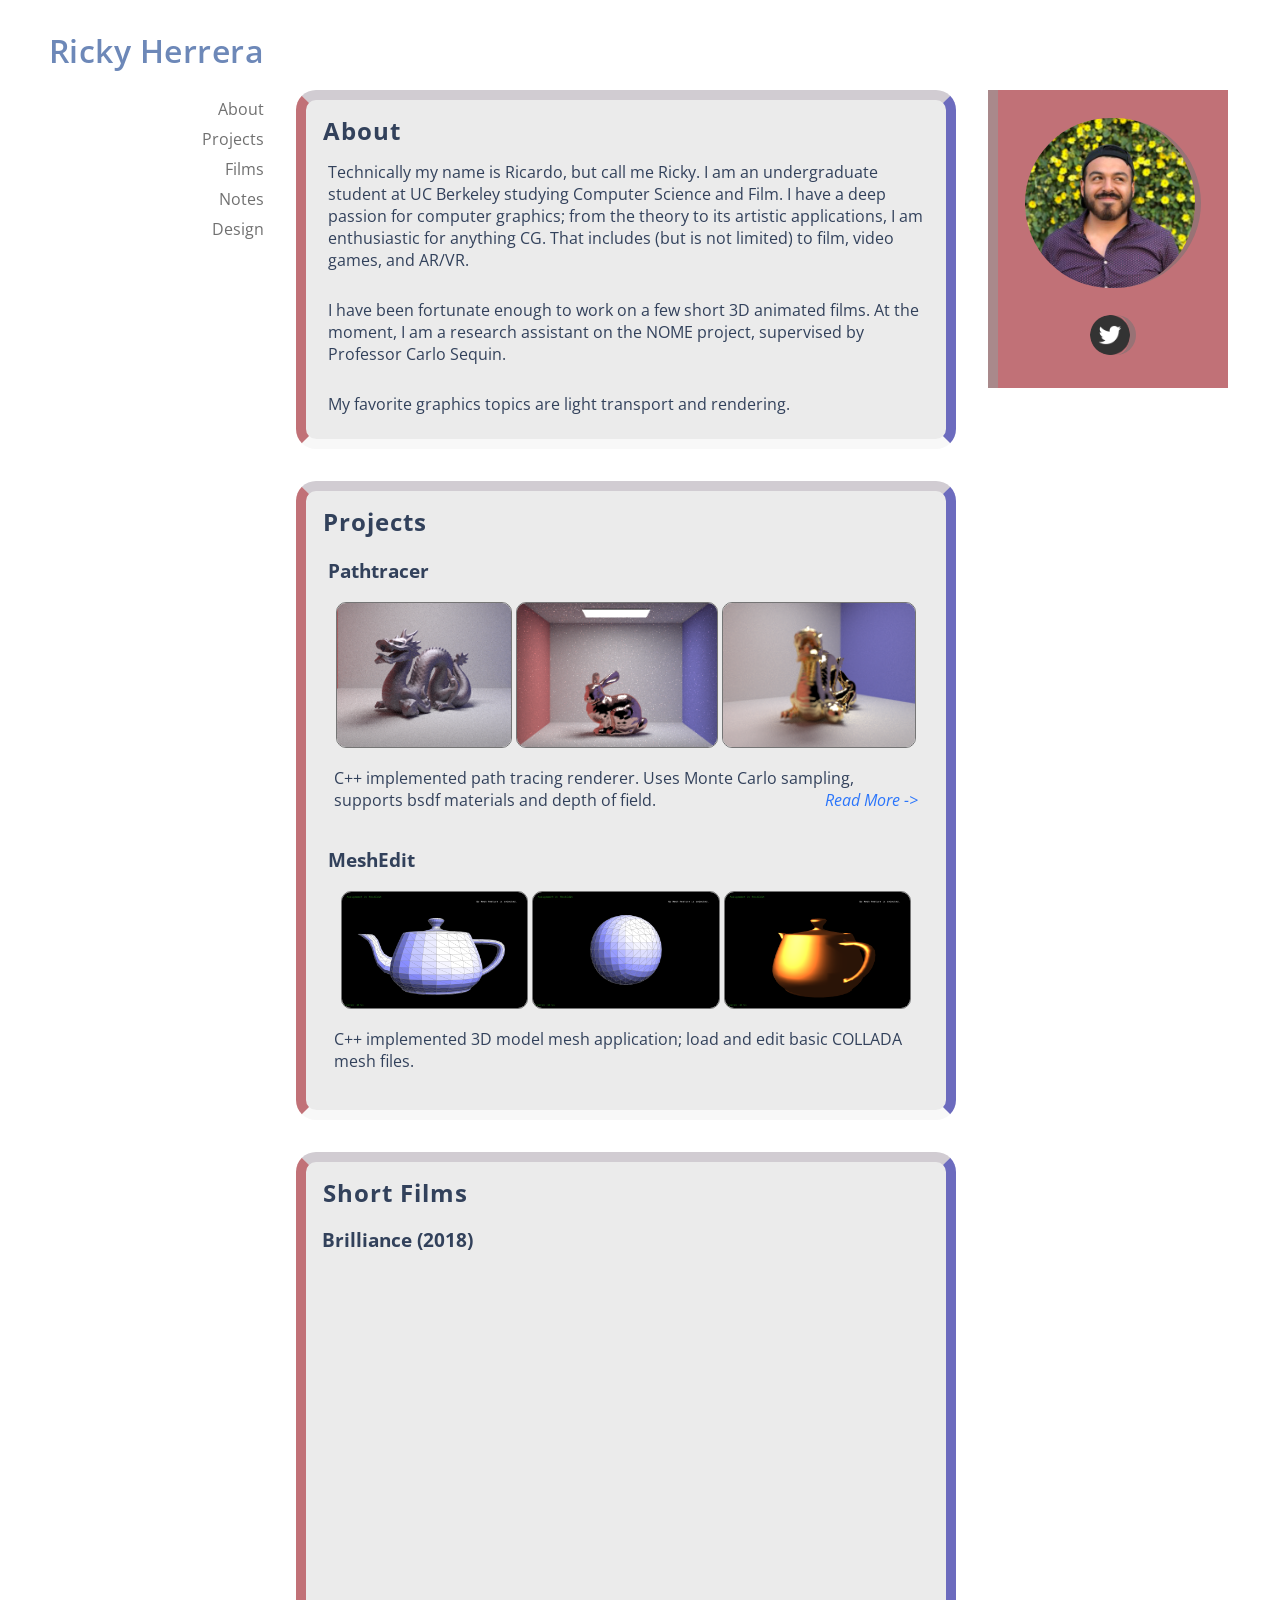
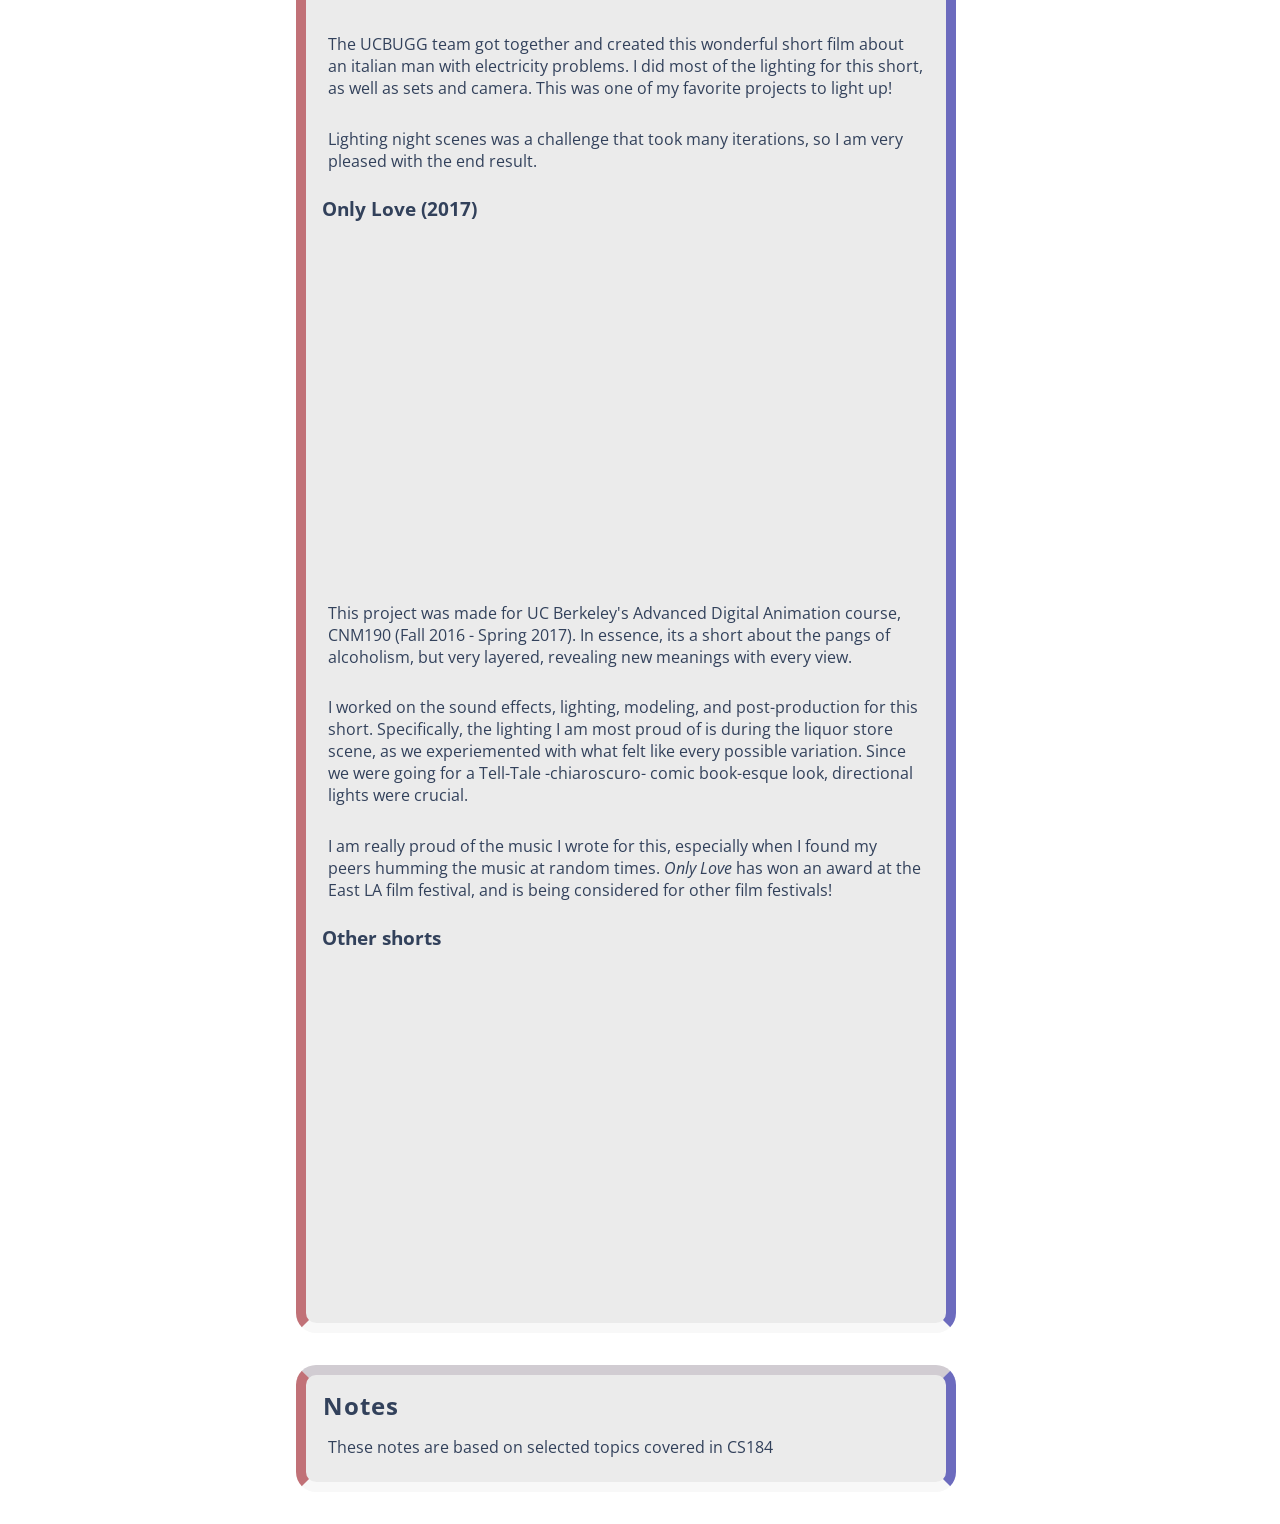
==== index.html @ b932bbd6 "twitter link" ====
﻿<!DOCTYPE html>
<html>

<head>
  <link rel="stylesheet" href="style.css">
</head>
<body>
  <div class="body-left">
    <h1>Ricky Herrera</h1>
    <div class="links">
      <a href="#about">About</a><br>
      <a href="#projects">Projects</a><br>
      <a href="#films">Films</a><br>
      <a href="#notes">Notes</a><br>
      <a href="#design">Design</a><br>
    </div>
  </div>
  <div class="body-mid">
    <section id="about">
      <h2>About</h2>
      <p>
        Technically my name is Ricardo, but call me Ricky. I am an undergraduate student at UC Berkeley studying Computer Science and Film. I have a deep passion for computer graphics; from the theory to its artistic applications, I am enthusiastic for anything CG. That includes (but is not limited) to film, video games, and AR/VR.
      </p>
      <p>
        I have been fortunate enough to work on a few short 3D animated films. At the moment, I am a research assistant on the NOME project, supervised by Professor Carlo Sequin.
      </p>
      <p>
        My favorite graphics topics are light transport and rendering. 
      </p>
    </section>

    <section id="projects">
      <h2>Projects</h2>
      <div class="project">
        <h3> Pathtracer </h3>
        <center>
          <img src="p32website/images/p2/neweta.png">
          <img src="p32website/images/p2/p2_bunny_importance.png">
          <img src="p32website/images/p4/p4_1_20_r.png">
        </center>
        <p>C++ implemented path tracing renderer. Uses Monte Carlo sampling, supports bsdf materials and depth of field. <a href=""><i>Read More -></i></a> </p> 
      </div>
      <div class="project">
        <h3> MeshEdit </h3>
        <center>
          <img src="p2website/images/b0.png" style="height:116px;width:auto;">
          <img src="p2website/images/s0.png" style="height:116px;width:auto;">
          <img src="p2website/images/y0.png" style="height:116px;width:auto;">
        </center>
        <p> C++ implemented 3D model mesh application; load and edit basic COLLADA mesh files. </p>
      </div>
      <!--
      <div class="project">
        <h3> Anomaly </h3>
        <p>Walking-simulator game, made in Unity.</p>
      </div>
      <div class="project">
        <h3> E-Minor </h3>
        <p>OpenGL simulator, supports textures, model loading, gameplay, and lighting. </p>
      </div>
      <div class="project">
        <h3> Rendition </h3>
        <p>Coming soon</p>
      </div>
      -->

    </section>

    <section id="films">
      <h2>Short Films</h2>

      <h3>Brilliance (2018)</h3>
            <iframe width="610" height="343.125" src="https://www.youtube.com/embed/661UVnnjeHs" frameborder="0" allowfullscreen></iframe>
            <p> The UCBUGG team got together and created this wonderful short film about an italian man with electricity problems. I did most of the lighting for this short, as well as sets and camera. This was one of my favorite projects to light up! </p>
            <p> Lighting night scenes was a challenge that took many iterations, so I am very pleased with the end result.</p>

            <h3>Only Love (2017)</h3>
            <iframe width="610" height="343.125" src="https://www.youtube.com/embed/0EiJ86TQ2_g" frameborder="0" allowfullscreen></iframe>
            <p> This project was made for UC Berkeley's Advanced Digital Animation course, CNM190 (Fall 2016 - Spring 2017). In essence, its a short about the pangs of alcoholism, but very layered, revealing new meanings with every view.
            <p> I worked on the sound effects, lighting, modeling, and post-production for this short. Specifically, the lighting I am most proud of is during the liquor store scene, as we experiemented with what felt like every possible variation. Since we were going for a Tell-Tale -chiaroscuro- comic book-esque look, directional lights were crucial.
            <p> I am really proud of the music I wrote for this, especially when I found my peers humming the music at random times. <i> Only Love</i> has won an award at the East
            LA film festival, and is being considered for other film festivals!

            <h3> Other shorts </h3>
            <iframe width="300" height="171" src="https://www.youtube.com/embed/KFBjPTmTnWQ" frameborder="0" allowfullscreen></iframe>
            <iframe width="300" height="171" src="https://www.youtube.com/embed/VXAhPhIJJVg" frameborder="0" allowfullscreen style="float:left;"></iframe>
            <center>
            <iframe width="300" height="171" src="https://www.youtube.com/embed/gXxwrEiDg48" frameborder="0" allowfullscreen></iframe>
          </center>
    </section>

    <section id="notes">
      <h2>Notes</h2>
      <p>These notes are based on selected topics covered in CS184</p>
    </section>
    <!--
    <section id="design">
      <h2>Design</h2>
      <p></p>
    </section>
    -->
  </div>
  <div class="body-right">
    <img src="images/meaf.jpg" width="170" height="auto">
    <br><br>
    <a href="https://www.twitter.com/nutritiousbig">
      <img src="twitter.png" width="40" height="auto">
    </a>
  </div>
</body>
</html>
---- style.css ----
@import url('https://fonts.googleapis.com/css?family=Open+Sans');

body {
	/* background-color: #ffefd9; */
	font-family: 'Avenir Next','Avenir','Open Sans', sans-serif;
}
p {
	padding: 1%;
	font-size: 16px;
	margin-top: 8px;
}
section {
	background-color: #EBEBEB;
	color: #32415B;
	border-radius: 20px;
	padding: 2px 16px 2px;
	margin-bottom: 32px;
	border-left: solid #c17177 10px;
	border-right: solid #6c6bbe 10px;
	border-bottom: solid #f8f8f8 10px;
	border-top: solid #d1ccd2 10px;

}
h1 {
	font-weight: 600;
	letter-spacing: .5px;
	color: #6D88B8;
	text-align: right;
}
h2 {
	padding-left: 1px;
	letter-spacing: 1px;
	margin: 0px;
	margin-top: 12px;
}
.body-left {
	width: 256px;
	position: -webkit-sticky;
	position: sticky;
	top: 0;
	float: left;
	margin-right: 32px;

}
.body-mid {
	width: 660px;
	padding-top: 82px;
	float: left;
	margin-right: 32px;
	overflow: auto;
}
.body-right {
	background-color: #c17177;
	width: 230px;
	margin-top: 82px;
	padding-top: 28px;
	padding-bottom: 28px;
	text-align: center;
	float: left;
	border-left: solid #a9898b 10px;
}
.body-right img {
	border-radius: 100px;
	border-right: solid #987275 6px;
}
.links {
	text-align: right;
	line-height: 30px;
}
a {
	text-decoration: none;
	color: #707070;
}
.project {
	padding-left: 1%;
	padding-right: 1%;
	margin-top: 20px;
	margin-bottom: 30px;
}
.project img {
	border-radius: 10px;
	border: solid #757575 1px;
	height: 144px;
	width: auto;
}
.project a {
	float: right;
	text-align: right;
	color: #2a75fb;
	transition: 0.1s;
}
.project a:hover {
	text-align: right;
	color: #f83a48;
}
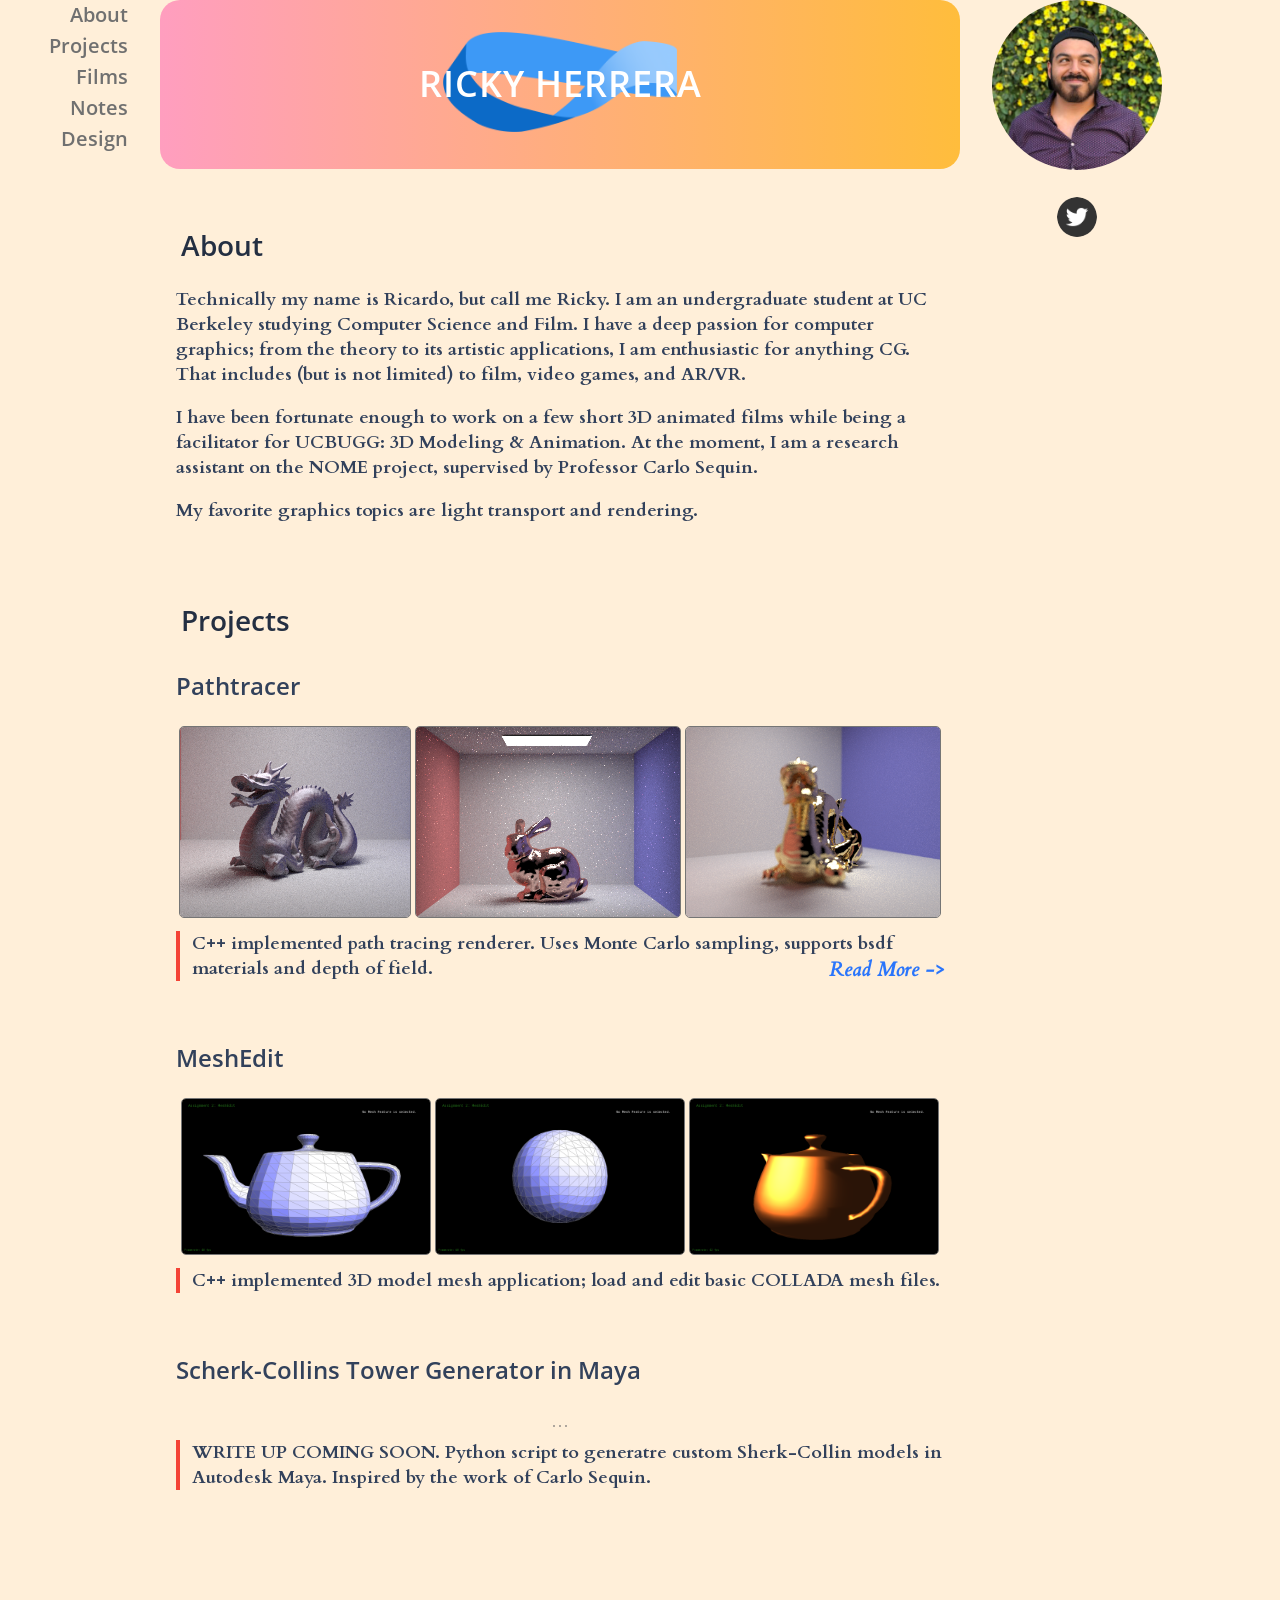
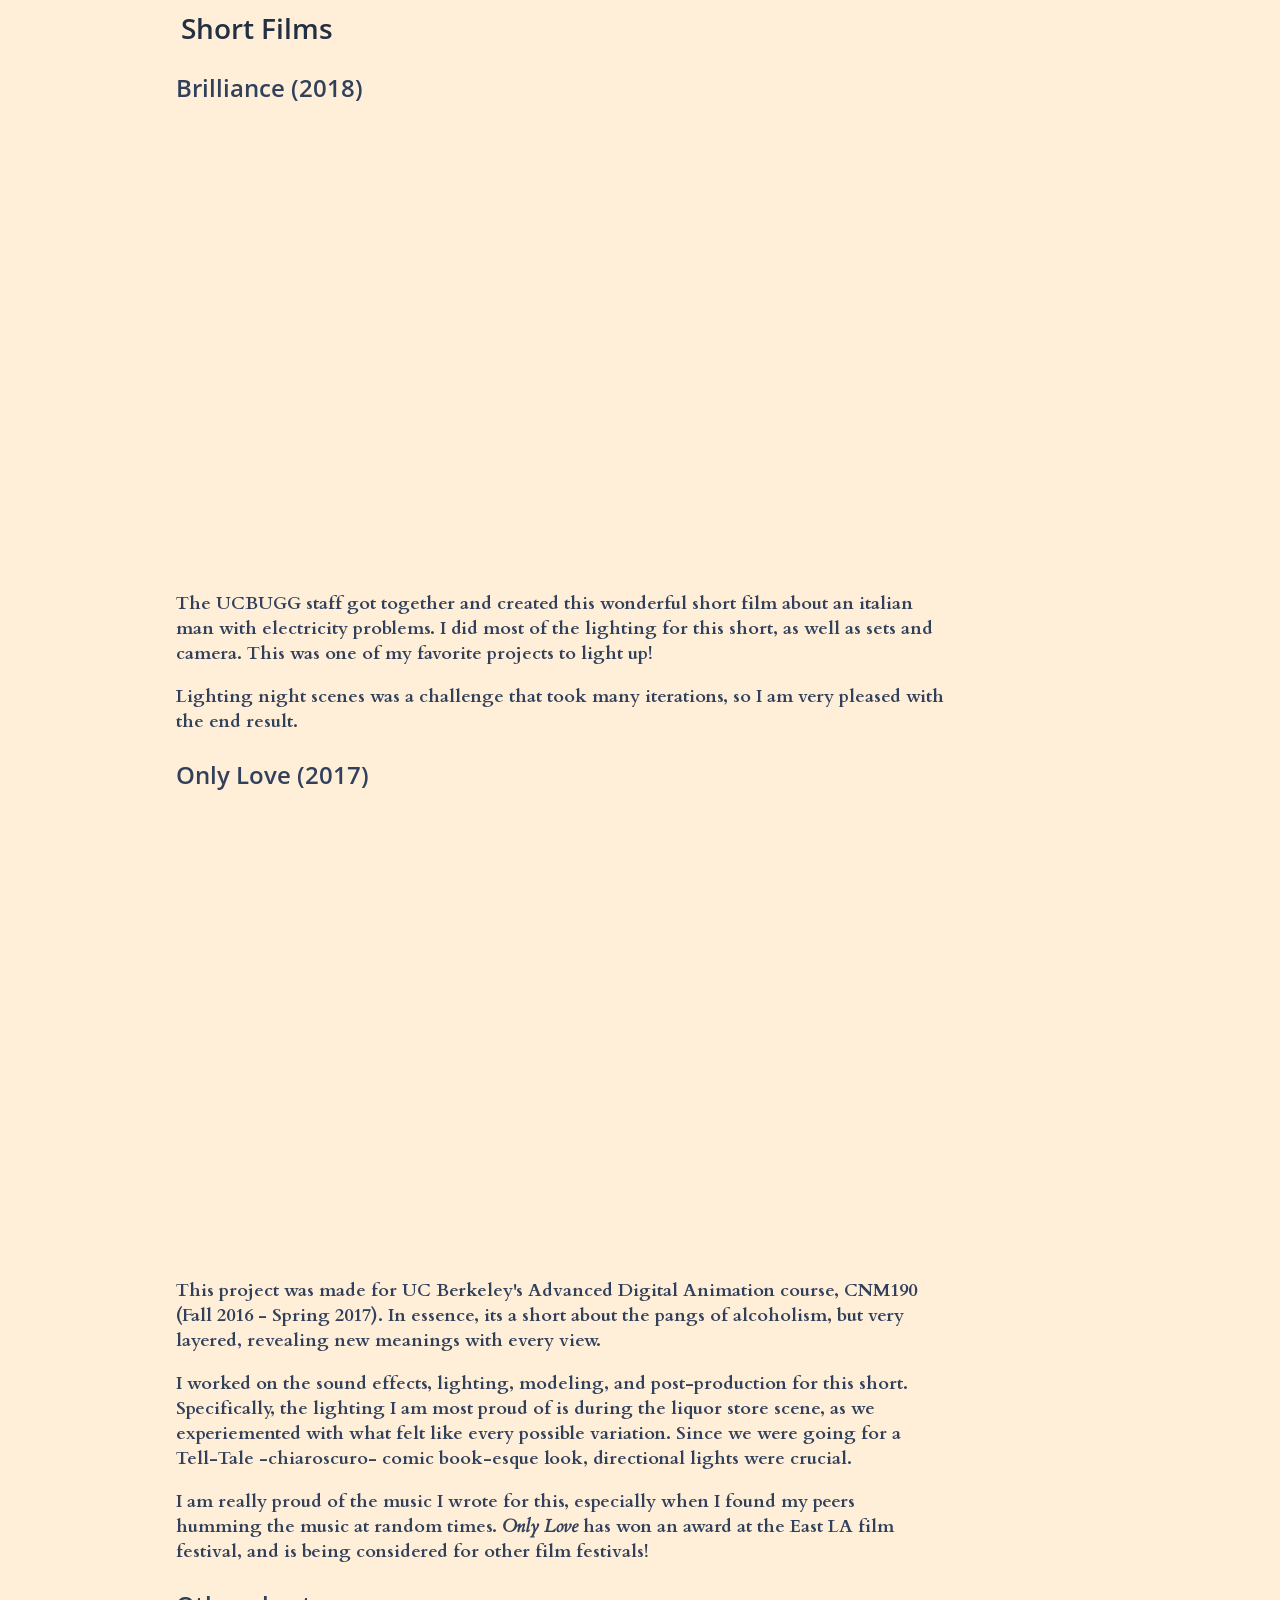
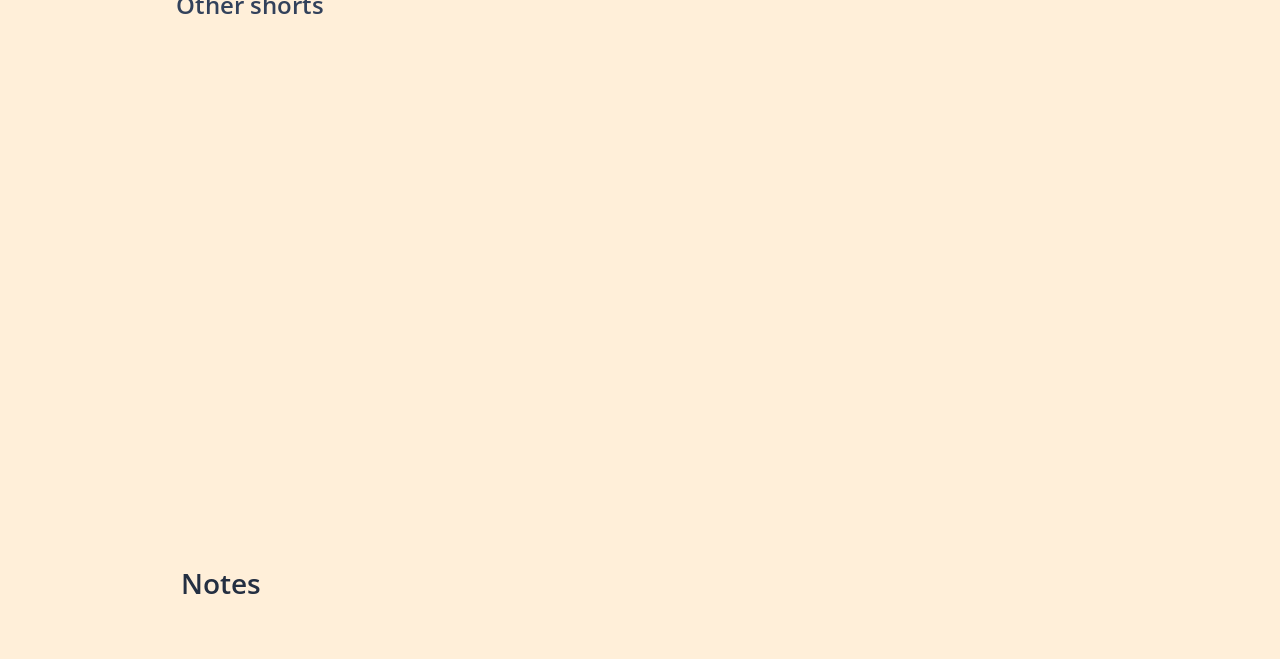
==== commit fbad2caa: "less clutter but more also" ====
--- a/index.html
+++ b/index.html
@@ -6,7 +6,6 @@
 </head>
 <body>
   <div class="body-left">
-    <h1>Ricky Herrera</h1>
     <div class="links">
       <a href="#about">About</a><br>
       <a href="#projects">Projects</a><br>
@@ -16,13 +15,17 @@
     </div>
   </div>
   <div class="body-mid">
+    <div class="header">
+      <h1>RICKY HERRERA</h1>
+      <img src="mob.png" width="auto" height="100">
+    </div>
     <section id="about">
       <h2>About</h2>
       <p>
         Technically my name is Ricardo, but call me Ricky. I am an undergraduate student at UC Berkeley studying Computer Science and Film. I have a deep passion for computer graphics; from the theory to its artistic applications, I am enthusiastic for anything CG. That includes (but is not limited) to film, video games, and AR/VR.
       </p>
       <p>
-        I have been fortunate enough to work on a few short 3D animated films. At the moment, I am a research assistant on the NOME project, supervised by Professor Carlo Sequin.
+        I have been fortunate enough to work on a few short 3D animated films while being a facilitator for UCBUGG: 3D Modeling & Animation. At the moment, I am a research assistant on the NOME project, supervised by Professor Carlo Sequin.
       </p>
       <p>
         My favorite graphics topics are light transport and rendering. 
@@ -38,16 +41,25 @@
           <img src="p32website/images/p2/p2_bunny_importance.png">
           <img src="p32website/images/p4/p4_1_20_r.png">
         </center>
-        <p>C++ implemented path tracing renderer. Uses Monte Carlo sampling, supports bsdf materials and depth of field. <a href=""><i>Read More -></i></a> </p> 
+        <p class="sidenote">C++ implemented path tracing renderer. Uses Monte Carlo sampling, supports bsdf materials and depth of field. <a href=""><i>Read More -></i></a> </p> 
       </div>
       <div class="project">
         <h3> MeshEdit </h3>
         <center>
-          <img src="p2website/images/b0.png" style="height:116px;width:auto;">
-          <img src="p2website/images/s0.png" style="height:116px;width:auto;">
-          <img src="p2website/images/y0.png" style="height:116px;width:auto;">
+          <img src="p2website/images/b0.png" style="height:155px;width:auto;">
+          <img src="p2website/images/s0.png" style="height:155px;width:auto;">
+          <img src="p2website/images/y0.png" style="height:155px;width:auto;">
         </center>
-        <p> C++ implemented 3D model mesh application; load and edit basic COLLADA mesh files. </p>
+        <p class="sidenote"> C++ implemented 3D model mesh application; load and edit basic COLLADA mesh files. </p>
+      </div>
+      <div class="project">
+        <h3> Scherk-Collins Tower Generator in Maya </h3>
+        <center>
+          <img src="" style="height:155px;width:auto;">
+          <img src="" style="height:155px;width:auto;">
+          <img src="" style="height:155px;width:auto;">
+        </center>
+        <p class="sidenote"> WRITE UP COMING SOON. Python script to generatre custom Sherk-Collin models in Autodesk Maya. Inspired by the work of Carlo Sequin. </p>
       </div>
       <!--
       <div class="project">
@@ -70,28 +82,35 @@
       <h2>Short Films</h2>
 
       <h3>Brilliance (2018)</h3>
-            <iframe width="610" height="343.125" src="https://www.youtube.com/embed/661UVnnjeHs" frameborder="0" allowfullscreen></iframe>
-            <p> The UCBUGG team got together and created this wonderful short film about an italian man with electricity problems. I did most of the lighting for this short, as well as sets and camera. This was one of my favorite projects to light up! </p>
+            <iframe width="800" height="450" src="https://www.youtube.com/embed/661UVnnjeHs" frameborder="0" allowfullscreen></iframe>
+            <p> The UCBUGG staff got together and created this wonderful short film about an italian man with electricity problems. I did most of the lighting for this short, as well as sets and camera. This was one of my favorite projects to light up! </p>
             <p> Lighting night scenes was a challenge that took many iterations, so I am very pleased with the end result.</p>
 
             <h3>Only Love (2017)</h3>
-            <iframe width="610" height="343.125" src="https://www.youtube.com/embed/0EiJ86TQ2_g" frameborder="0" allowfullscreen></iframe>
+            <iframe width="800" height="450" src="https://www.youtube.com/embed/0EiJ86TQ2_g" frameborder="0" allowfullscreen></iframe>
             <p> This project was made for UC Berkeley's Advanced Digital Animation course, CNM190 (Fall 2016 - Spring 2017). In essence, its a short about the pangs of alcoholism, but very layered, revealing new meanings with every view.
             <p> I worked on the sound effects, lighting, modeling, and post-production for this short. Specifically, the lighting I am most proud of is during the liquor store scene, as we experiemented with what felt like every possible variation. Since we were going for a Tell-Tale -chiaroscuro- comic book-esque look, directional lights were crucial.
             <p> I am really proud of the music I wrote for this, especially when I found my peers humming the music at random times. <i> Only Love</i> has won an award at the East
             LA film festival, and is being considered for other film festivals!
 
             <h3> Other shorts </h3>
-            <iframe width="300" height="171" src="https://www.youtube.com/embed/KFBjPTmTnWQ" frameborder="0" allowfullscreen></iframe>
-            <iframe width="300" height="171" src="https://www.youtube.com/embed/VXAhPhIJJVg" frameborder="0" allowfullscreen style="float:left;"></iframe>
+            <iframe width="380" height="225" src="https://www.youtube.com/embed/KFBjPTmTnWQ" frameborder="0" allowfullscreen></iframe>
+            <iframe width="380" height="225" src="https://www.youtube.com/embed/VXAhPhIJJVg" frameborder="0" allowfullscreen style="float:left;"></iframe>
             <center>
-            <iframe width="300" height="171" src="https://www.youtube.com/embed/gXxwrEiDg48" frameborder="0" allowfullscreen></iframe>
+            <iframe width="400" height="225" src="https://www.youtube.com/embed/gXxwrEiDg48" frameborder="0" allowfullscreen></iframe>
           </center>
     </section>
 
     <section id="notes">
       <h2>Notes</h2>
-      <p>These notes are based on selected topics covered in CS184</p>
+
+      <div class="entry"> 
+      <!-- 
+        <h2>SE Expressions for RenderMan 21</h3>
+        <img src="icon_pathtracer.png">
+        <p> Prototype quickly with SE Expressions in Renderman for Maya.</p>
+      -->
+      </div>
     </section>
     <!--
     <section id="design">
--- a/style.css
+++ b/style.css
@@ -1,40 +1,81 @@
 @import url('https://fonts.googleapis.com/css?family=Open+Sans');
+@import url('https://fonts.googleapis.com/css?family=Cardo');
 
+html, body {
+	width:100%;
+	height:100%;
+}
 body {
-	/* background-color: #ffefd9; */
+	margin: 0 auto;
+	background-color: #ffefd9;
 	font-family: 'Avenir Next','Avenir','Open Sans', sans-serif;
 }
+.header {
+	border-radius: 20px;
+	color: #000000;
+	width: 100%;
+	background-color: #ffbd3c;
+	background-image: linear-gradient(to right, #ff9ebf , #ffbd3c);
+	transition: 0.2s;
+	margin-bottom: 32px;
+	position: relative;
+    text-align: center;
+    color: white;
+    padding-top: 4%;
+    padding-bottom: 4%;
+}
+
+.header h1 {
+	width: 100%;
+	color: #ffffff;
+	text-align: center;
+	position: absolute;
+    top: 35%;
+    left: 50%;
+    transform: translate(-50%, -50%);
+}
 p {
-	padding: 1%;
-	font-size: 16px;
+	font-family: "Cardo";
+	font-size: 18px;
 	margin-top: 8px;
+	color: #32415B;
+	font-weight: 600;
+}
+p.sidenote {
+	padding-left: 12px;
+	border-left: 4px solid #f44336;
 }
 section {
-	background-color: #EBEBEB;
 	color: #32415B;
-	border-radius: 20px;
+	border-radius: 10px;
 	padding: 2px 16px 2px;
 	margin-bottom: 32px;
-	border-left: solid #c17177 10px;
-	border-right: solid #6c6bbe 10px;
-	border-bottom: solid #f8f8f8 10px;
-	border-top: solid #d1ccd2 10px;
 
 }
 h1 {
+	font-size: 36px;
 	font-weight: 600;
-	letter-spacing: .5px;
+	letter-spacing: 1px;
 	color: #6D88B8;
 	text-align: right;
 }
 h2 {
-	padding-left: 1px;
-	letter-spacing: 1px;
-	margin: 0px;
-	margin-top: 12px;
+	font-size: 28px;
+	color: #242f42;
+	font-weight: 600;
+	padding-left: 5px;
+	border-radius: 5px;
+	transition: 0.4s;
+}
+h2:hover {
+	background-color: #ffbd3c;
+}
+h3 {
+	font-weight: 600;
+	font-size: 24px;
 }
 .body-left {
-	width: 256px;
+	width: 128px;
 	position: -webkit-sticky;
 	position: sticky;
 	top: 0;
@@ -43,25 +84,20 @@
 
 }
 .body-mid {
-	width: 660px;
-	padding-top: 82px;
+	width: 800px;
 	float: left;
 	margin-right: 32px;
 	overflow: auto;
 }
 .body-right {
-	background-color: #c17177;
-	width: 230px;
-	margin-top: 82px;
-	padding-top: 28px;
-	padding-bottom: 28px;
+	width: 170px;
+	padding-bottom: 20px;
 	text-align: center;
 	float: left;
-	border-left: solid #a9898b 10px;
+	border-radius: 20px;
 }
 .body-right img {
 	border-radius: 100px;
-	border-right: solid #987275 6px;
 }
 .links {
 	text-align: right;
@@ -70,26 +106,44 @@
 a {
 	text-decoration: none;
 	color: #707070;
+	font-size: 20px;
+	font-weight: 600;
+	transition: 0.2s;
+}
+a:hover {
+	color: #ffa528;
 }
 .project {
-	padding-left: 1%;
-	padding-right: 1%;
-	margin-top: 20px;
-	margin-bottom: 30px;
+	margin-top: 30px;
+	margin-bottom: 60px;
+	transition: 0.5s;
 }
 .project img {
-	border-radius: 10px;
+	border-radius: 5px;
 	border: solid #757575 1px;
-	height: 144px;
+	height: 190px;
 	width: auto;
 }
 .project a {
 	float: right;
 	text-align: right;
 	color: #2a75fb;
-	transition: 0.1s;
+	transition: 0.28s;
 }
 .project a:hover {
 	text-align: right;
 	color: #f83a48;
 }
+
+.entry h2 {
+	color: #242f42;
+	letter-spacing: 0.0px;
+	margin-bottom: 12px;
+}
+.entry img {
+	height: 128px;
+	width: auto;
+}
+.entry p {
+	font-size: 15px;
+}
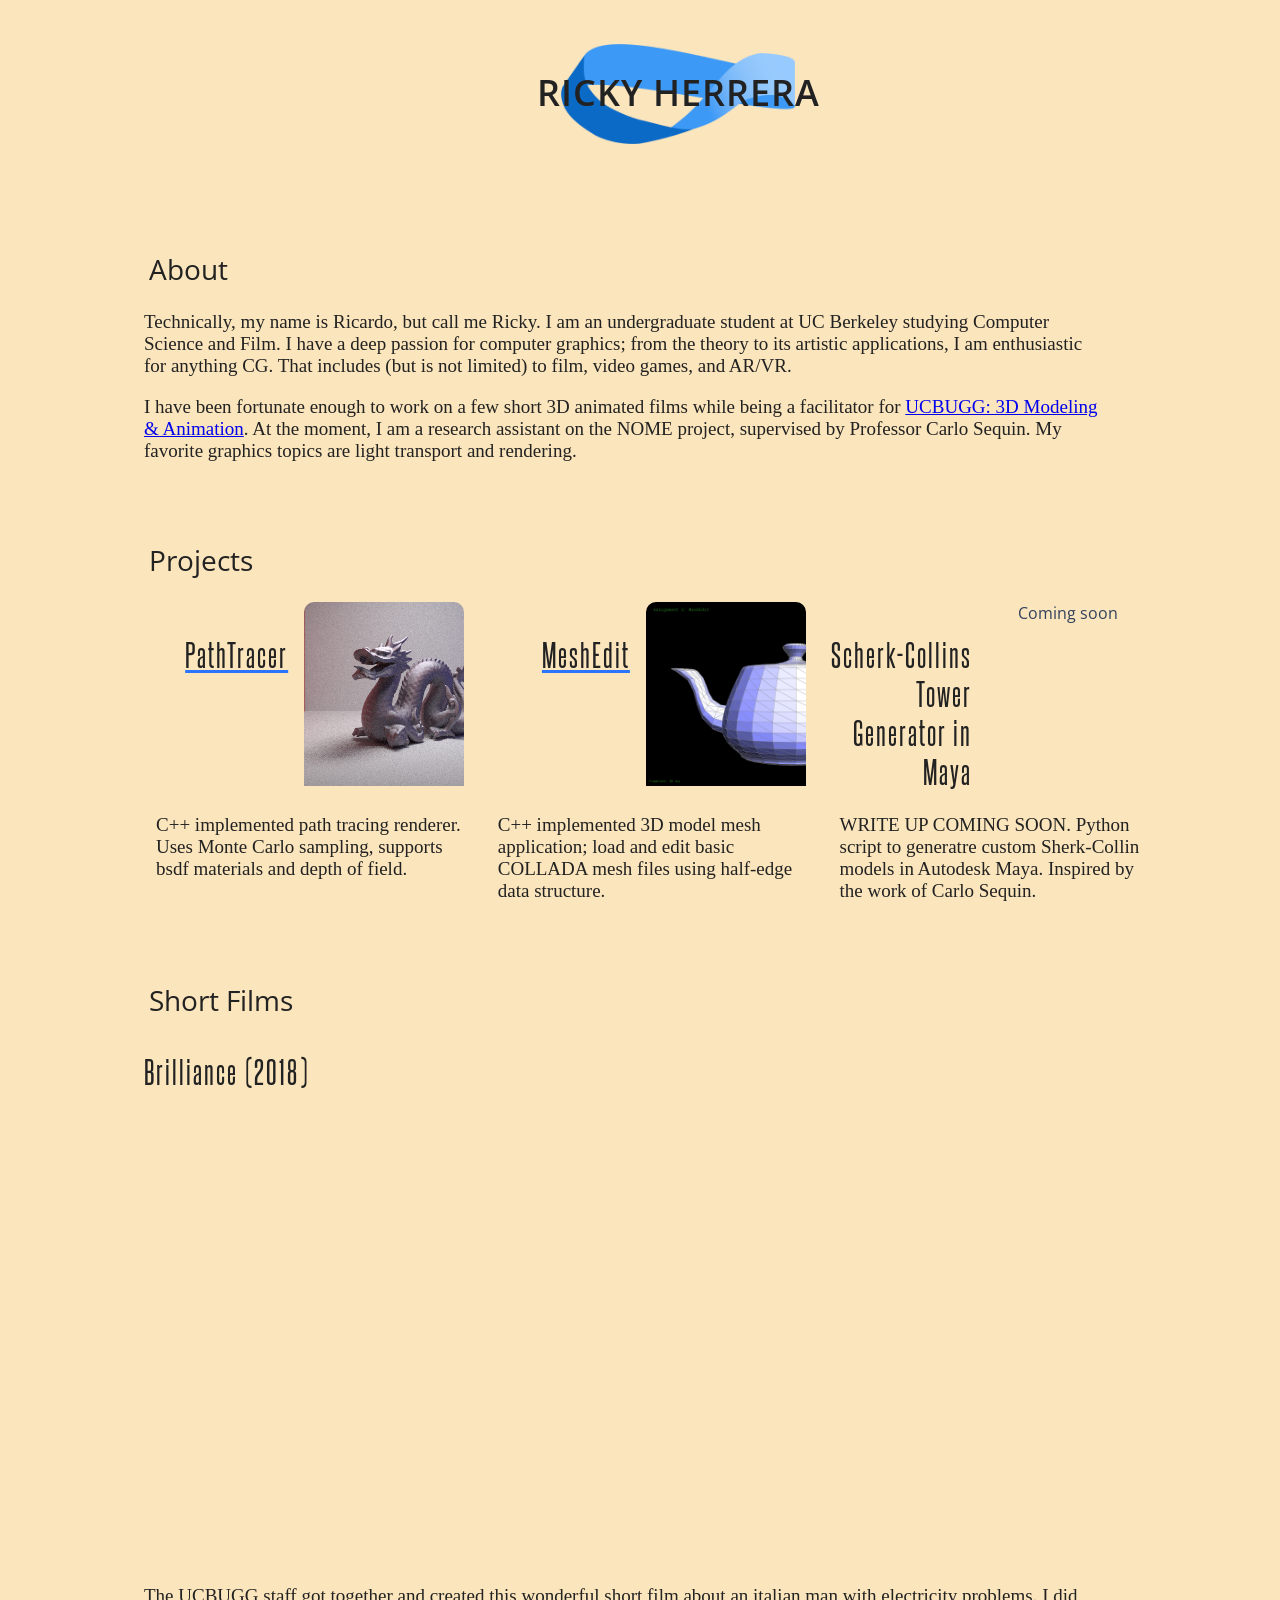
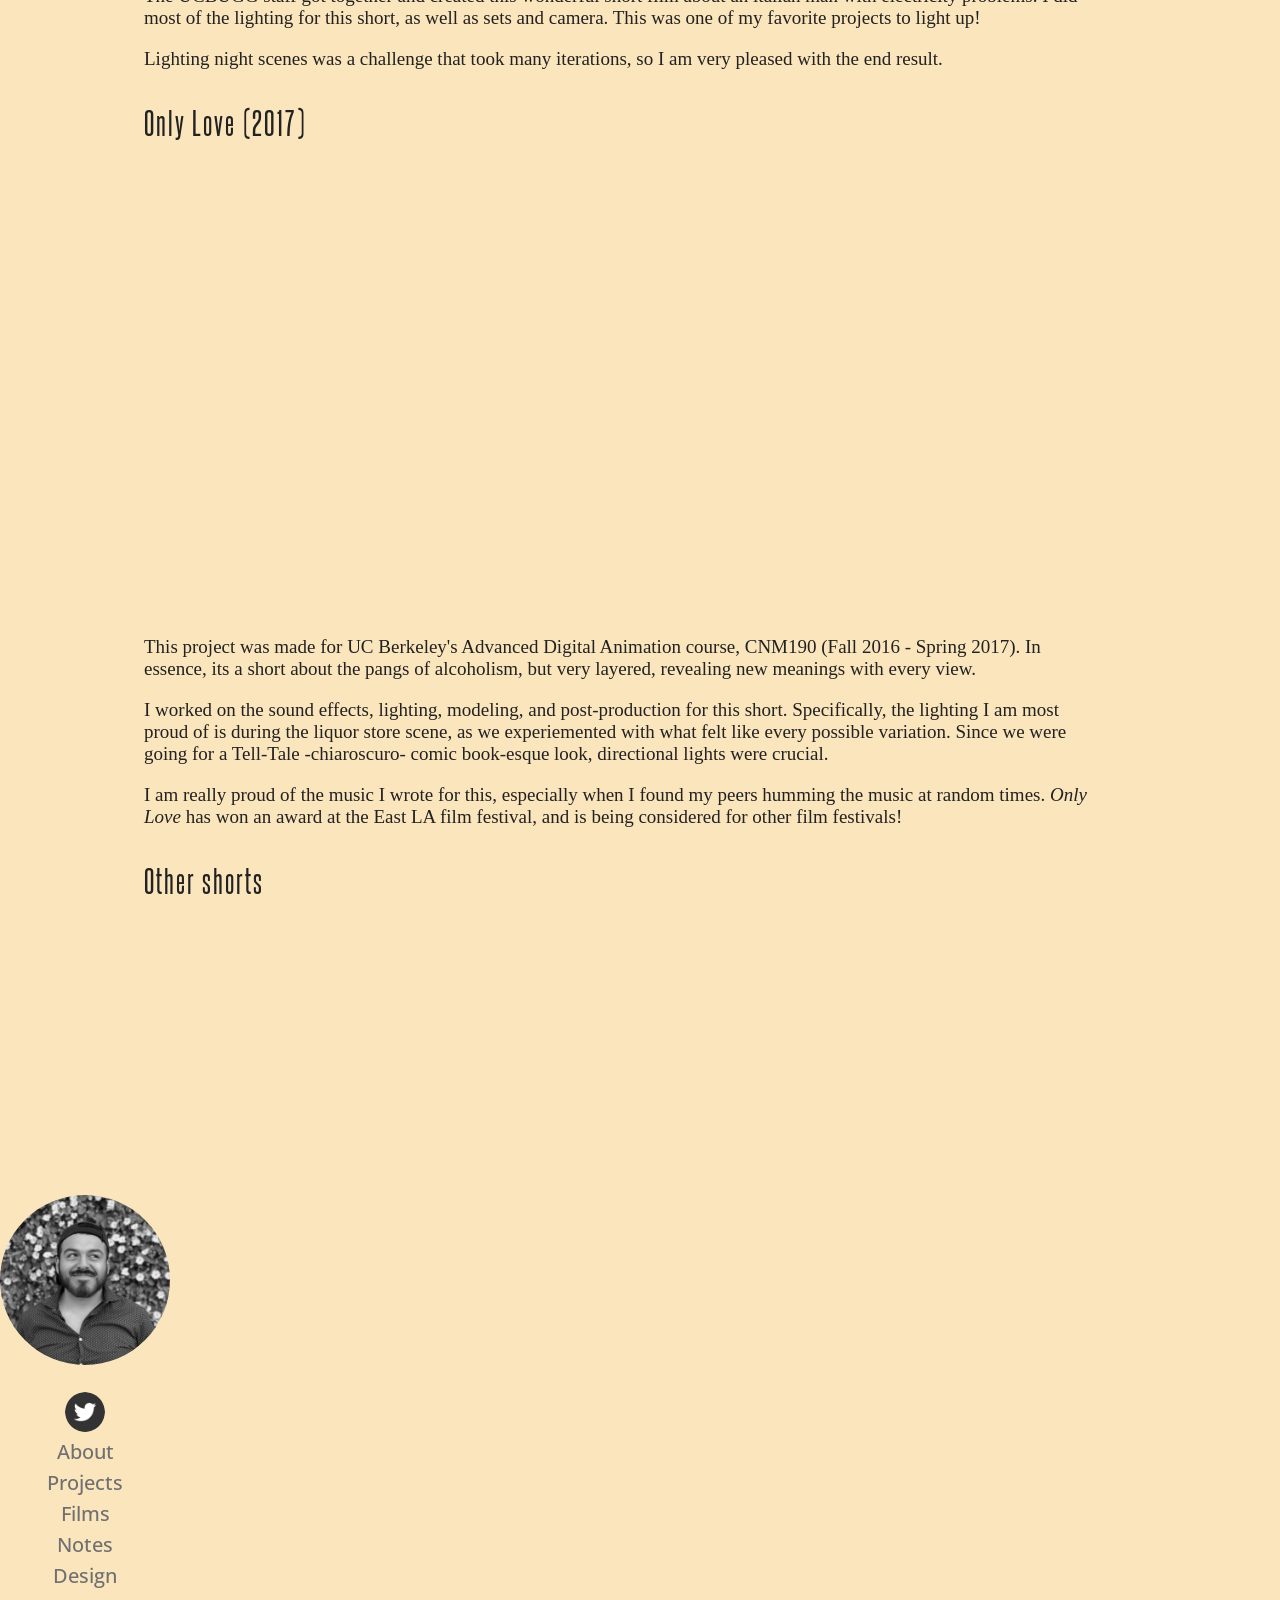
==== commit 5cd11526: "new layout w column projs" ====
--- a/index.html
+++ b/index.html
@@ -3,16 +3,11 @@
 
 <head>
   <link rel="stylesheet" href="style.css">
+  <title>Ricky Herrera</title>
 </head>
 <body>
   <div class="body-left">
-    <div class="links">
-      <a href="#about">About</a><br>
-      <a href="#projects">Projects</a><br>
-      <a href="#films">Films</a><br>
-      <a href="#notes">Notes</a><br>
-      <a href="#design">Design</a><br>
-    </div>
+
   </div>
   <div class="body-mid">
     <div class="header">
@@ -22,43 +17,55 @@
     <section id="about">
       <h2>About</h2>
       <p>
-        Technically my name is Ricardo, but call me Ricky. I am an undergraduate student at UC Berkeley studying Computer Science and Film. I have a deep passion for computer graphics; from the theory to its artistic applications, I am enthusiastic for anything CG. That includes (but is not limited) to film, video games, and AR/VR.
+        Technically, my name is Ricardo, but call me Ricky. I am an undergraduate student at UC Berkeley studying Computer Science and Film. I have a deep passion for computer graphics; from the theory to its artistic applications, I am enthusiastic for anything CG. That includes (but is not limited) to film, video games, and AR/VR.
       </p>
       <p>
-        I have been fortunate enough to work on a few short 3D animated films while being a facilitator for UCBUGG: 3D Modeling & Animation. At the moment, I am a research assistant on the NOME project, supervised by Professor Carlo Sequin.
-      </p>
-      <p>
-        My favorite graphics topics are light transport and rendering. 
+        I have been fortunate enough to work on a few short 3D animated films while being a facilitator for <a href="http://ucbugg.com/static/index.html">UCBUGG: 3D Modeling & Animation</a>. At the moment, I am a research assistant on the NOME project, supervised by Professor Carlo Sequin. My favorite graphics topics are light transport and rendering.
       </p>
     </section>
 
     <section id="projects">
       <h2>Projects</h2>
       <div class="project">
-        <h3> Pathtracer </h3>
+        <!--
         <center>
           <img src="p32website/images/p2/neweta.png">
           <img src="p32website/images/p2/p2_bunny_importance.png">
           <img src="p32website/images/p4/p4_1_20_r.png">
-        </center>
-        <p class="sidenote">C++ implemented path tracing renderer. Uses Monte Carlo sampling, supports bsdf materials and depth of field. <a href=""><i>Read More -></i></a> </p> 
+        </center>-->
+        <div class="pleft">
+          <a href="p3website/index.html">
+	           <h3> PathTracer </h3>
+          </a>
+    	</div>
+    	<div class="pright">
+    		<img src="p32website/images/p2/neweta.png">
+    	</div>
+    	 <p class="sidenote">C++ implemented path tracing renderer. Uses Monte Carlo sampling, supports bsdf materials and depth of field.</p>
+      </div>
+
+      <div class="project">
+
+        <div class="pleft">
+          <a href="p2website/index.html">
+	           <h3> MeshEdit </h3>
+          </a>
+    	</div>
+    	<div class="pright">
+
+          <img src="p2website/images/b0.png">
+          <!--<img src="p2website/images/s0.png" style="height:155px;width:auto;">
+          <img src="p2website/images/y0.png" style="height:155px;width:auto;">-->
+    	</div>
+    	<p class="sidenote"> C++ implemented 3D model mesh application; load and edit basic COLLADA mesh files using half-edge data structure. </p>
       </div>
       <div class="project">
-        <h3> MeshEdit </h3>
-        <center>
-          <img src="p2website/images/b0.png" style="height:155px;width:auto;">
-          <img src="p2website/images/s0.png" style="height:155px;width:auto;">
-          <img src="p2website/images/y0.png" style="height:155px;width:auto;">
-        </center>
-        <p class="sidenote"> C++ implemented 3D model mesh application; load and edit basic COLLADA mesh files. </p>
-      </div>
-      <div class="project">
-        <h3> Scherk-Collins Tower Generator in Maya </h3>
-        <center>
-          <img src="" style="height:155px;width:auto;">
-          <img src="" style="height:155px;width:auto;">
-          <img src="" style="height:155px;width:auto;">
-        </center>
+      	<div class="pleft">
+        	<h3> Scherk-Collins Tower Generator in Maya </h3>
+    	</div>
+    	<div class="pright">
+    		Coming soon
+    	</div>
         <p class="sidenote"> WRITE UP COMING SOON. Python script to generatre custom Sherk-Collin models in Autodesk Maya. Inspired by the work of Carlo Sequin. </p>
       </div>
       <!--
@@ -96,22 +103,9 @@
             <h3> Other shorts </h3>
             <iframe width="380" height="225" src="https://www.youtube.com/embed/KFBjPTmTnWQ" frameborder="0" allowfullscreen></iframe>
             <iframe width="380" height="225" src="https://www.youtube.com/embed/VXAhPhIJJVg" frameborder="0" allowfullscreen style="float:left;"></iframe>
-            <center>
-            <iframe width="400" height="225" src="https://www.youtube.com/embed/gXxwrEiDg48" frameborder="0" allowfullscreen></iframe>
-          </center>
     </section>
 
-    <section id="notes">
-      <h2>Notes</h2>
 
-      <div class="entry"> 
-      <!-- 
-        <h2>SE Expressions for RenderMan 21</h3>
-        <img src="icon_pathtracer.png">
-        <p> Prototype quickly with SE Expressions in Renderman for Maya.</p>
-      -->
-      </div>
-    </section>
     <!--
     <section id="design">
       <h2>Design</h2>
@@ -122,9 +116,16 @@
   <div class="body-right">
     <img src="images/meaf.jpg" width="170" height="auto">
     <br><br>
-    <a href="https://www.twitter.com/nutritiousbig">
+    <a href="https://www.twitter.com/nutritiousbig" target="_blank">
       <img src="twitter.png" width="40" height="auto">
     </a>
+     <div class="links">
+      <a href="#about">About</a><br>
+      <a href="#projects">Projects</a><br>
+      <a href="#films">Films</a><br>
+      <a href="#notes">Notes</a><br>
+      <a href="#design">Design</a><br>
+    </div>
   </div>
 </body>
-</html>+</html>
--- a/style.css
+++ b/style.css
@@ -1,33 +1,34 @@
 @import url('https://fonts.googleapis.com/css?family=Open+Sans');
 @import url('https://fonts.googleapis.com/css?family=Cardo');
-
+@font-face {
+    font-family: "steelfish";
+    src: url(assets/fonts/steelfish_rg.ttf);
+}
 html, body {
 	width:100%;
 	height:100%;
 }
 body {
+
 	margin: 0 auto;
-	background-color: #ffefd9;
+	background-color: #fbe5bc;
 	font-family: 'Avenir Next','Avenir','Open Sans', sans-serif;
 }
 .header {
-	border-radius: 20px;
-	color: #000000;
+	border-radius: 10px;
 	width: 100%;
-	background-color: #ffbd3c;
-	background-image: linear-gradient(to right, #ff9ebf , #ffbd3c);
+	/*background-image: linear-gradient(to right, #ff9ebf , #F4BA4D);*/
 	transition: 0.2s;
 	margin-bottom: 32px;
 	position: relative;
     text-align: center;
-    color: white;
     padding-top: 4%;
     padding-bottom: 4%;
 }
 
 .header h1 {
+	color: #222222;
 	width: 100%;
-	color: #ffffff;
 	text-align: center;
 	position: absolute;
     top: 35%;
@@ -35,15 +36,17 @@
     transform: translate(-50%, -50%);
 }
 p {
-	font-family: "Cardo";
-	font-size: 18px;
+	font-family: "Avenir";
+	font-size: 19px;
 	margin-top: 8px;
-	color: #32415B;
-	font-weight: 600;
+	color: #222222;
+	font-weight: 400;
+  width: 90%;
 }
 p.sidenote {
+  margin-top: 10px;
 	padding-left: 12px;
-	border-left: 4px solid #f44336;
+  width: 100%;
 }
 section {
 	color: #32415B;
@@ -61,18 +64,23 @@
 }
 h2 {
 	font-size: 28px;
-	color: #242f42;
-	font-weight: 600;
+	color: #222222;
+	font-weight: 400;
 	padding-left: 5px;
 	border-radius: 5px;
 	transition: 0.4s;
 }
 h2:hover {
-	background-color: #ffbd3c;
 }
 h3 {
-	font-weight: 600;
-	font-size: 24px;
+	font-family: "steelfish", sans-serif;
+	color: #222222;
+	font-size: 32px;
+	font-weight: 400;
+	letter-spacing: 2px;
+}
+h4 {
+	font-size: 18px;
 }
 .body-left {
 	width: 128px;
@@ -84,7 +92,8 @@
 
 }
 .body-mid {
-	width: 800px;
+  margin-left: 10%;
+	width: 1100px;
 	float: left;
 	margin-right: 32px;
 	overflow: auto;
@@ -98,32 +107,60 @@
 }
 .body-right img {
 	border-radius: 100px;
+	    filter: grayscale(100%);
+
 }
 .links {
-	text-align: right;
+	text-align: center;
 	line-height: 30px;
 }
-a {
+
+.links a {
 	text-decoration: none;
 	color: #707070;
 	font-size: 20px;
-	font-weight: 600;
+	font-weight: 500;
 	transition: 0.2s;
 }
-a:hover {
-	color: #ffa528;
+.links a:hover {
+	color: #F4BA4D;
 }
 .project {
-	margin-top: 30px;
+	width: 30%;
+	margin-right: 2%;
 	margin-bottom: 60px;
 	transition: 0.5s;
+	float: left;
 }
+.pleft {
+	padding-right: 5%;
+	width: 45%;
+	height: 200px;
+	float: left;
+	margin-bottom: 12px;
+}
+.pleft h3 {
+	text-align: right;
+
+}
+.pright {
+	border-radius: 10px;
+	width: 50%;
+	height: 200px;
+	text-align: center;
+	float: left;
+	overflow: hidden;
+	margin-bottom: 12px;
+
+}
+
 .project img {
-	border-radius: 5px;
-	border: solid #757575 1px;
-	height: 190px;
-	width: auto;
+  object-fit: cover;
+  width:auto;
+  height:184px;
+  overflow: hidden;
 }
+
 .project a {
 	float: right;
 	text-align: right;
@@ -144,6 +181,5 @@
 	height: 128px;
 	width: auto;
 }
-.entry p {
-	font-size: 15px;
-}+.entry d { /*for description, possibly*/
+}
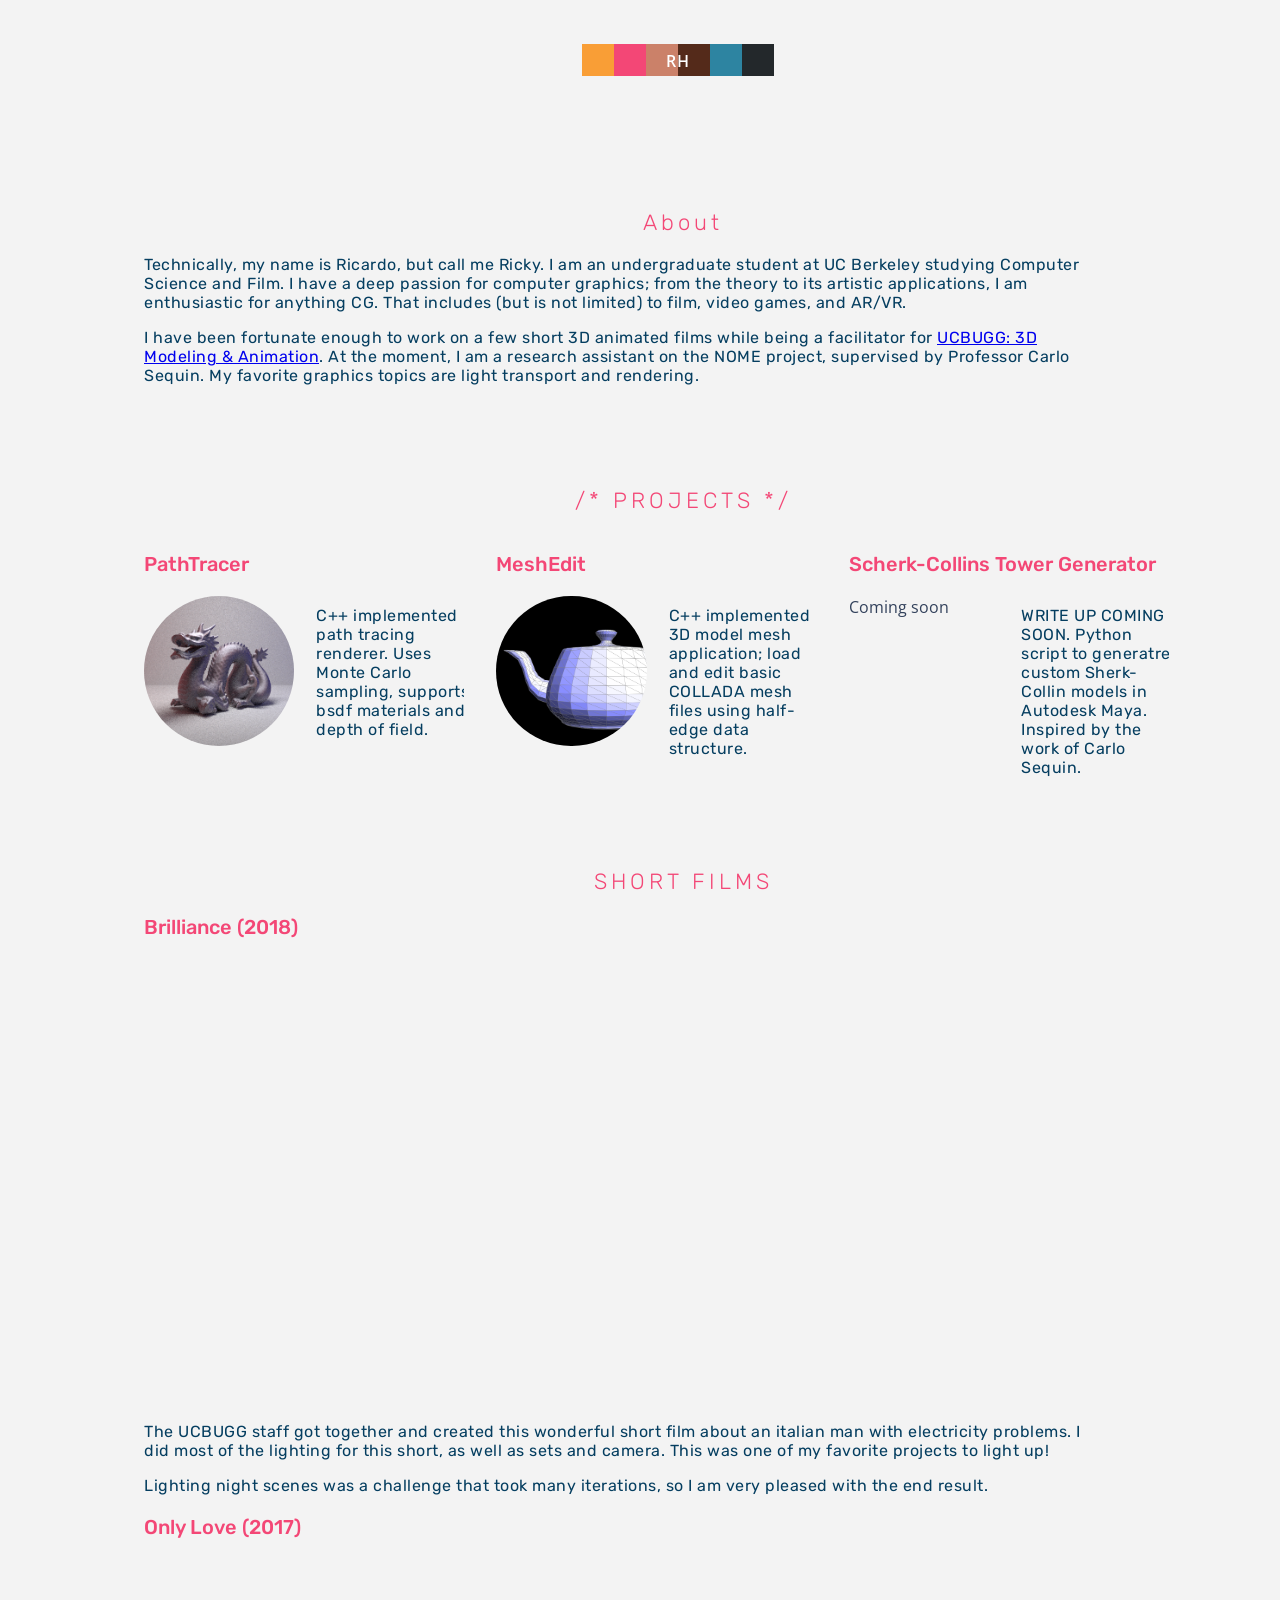
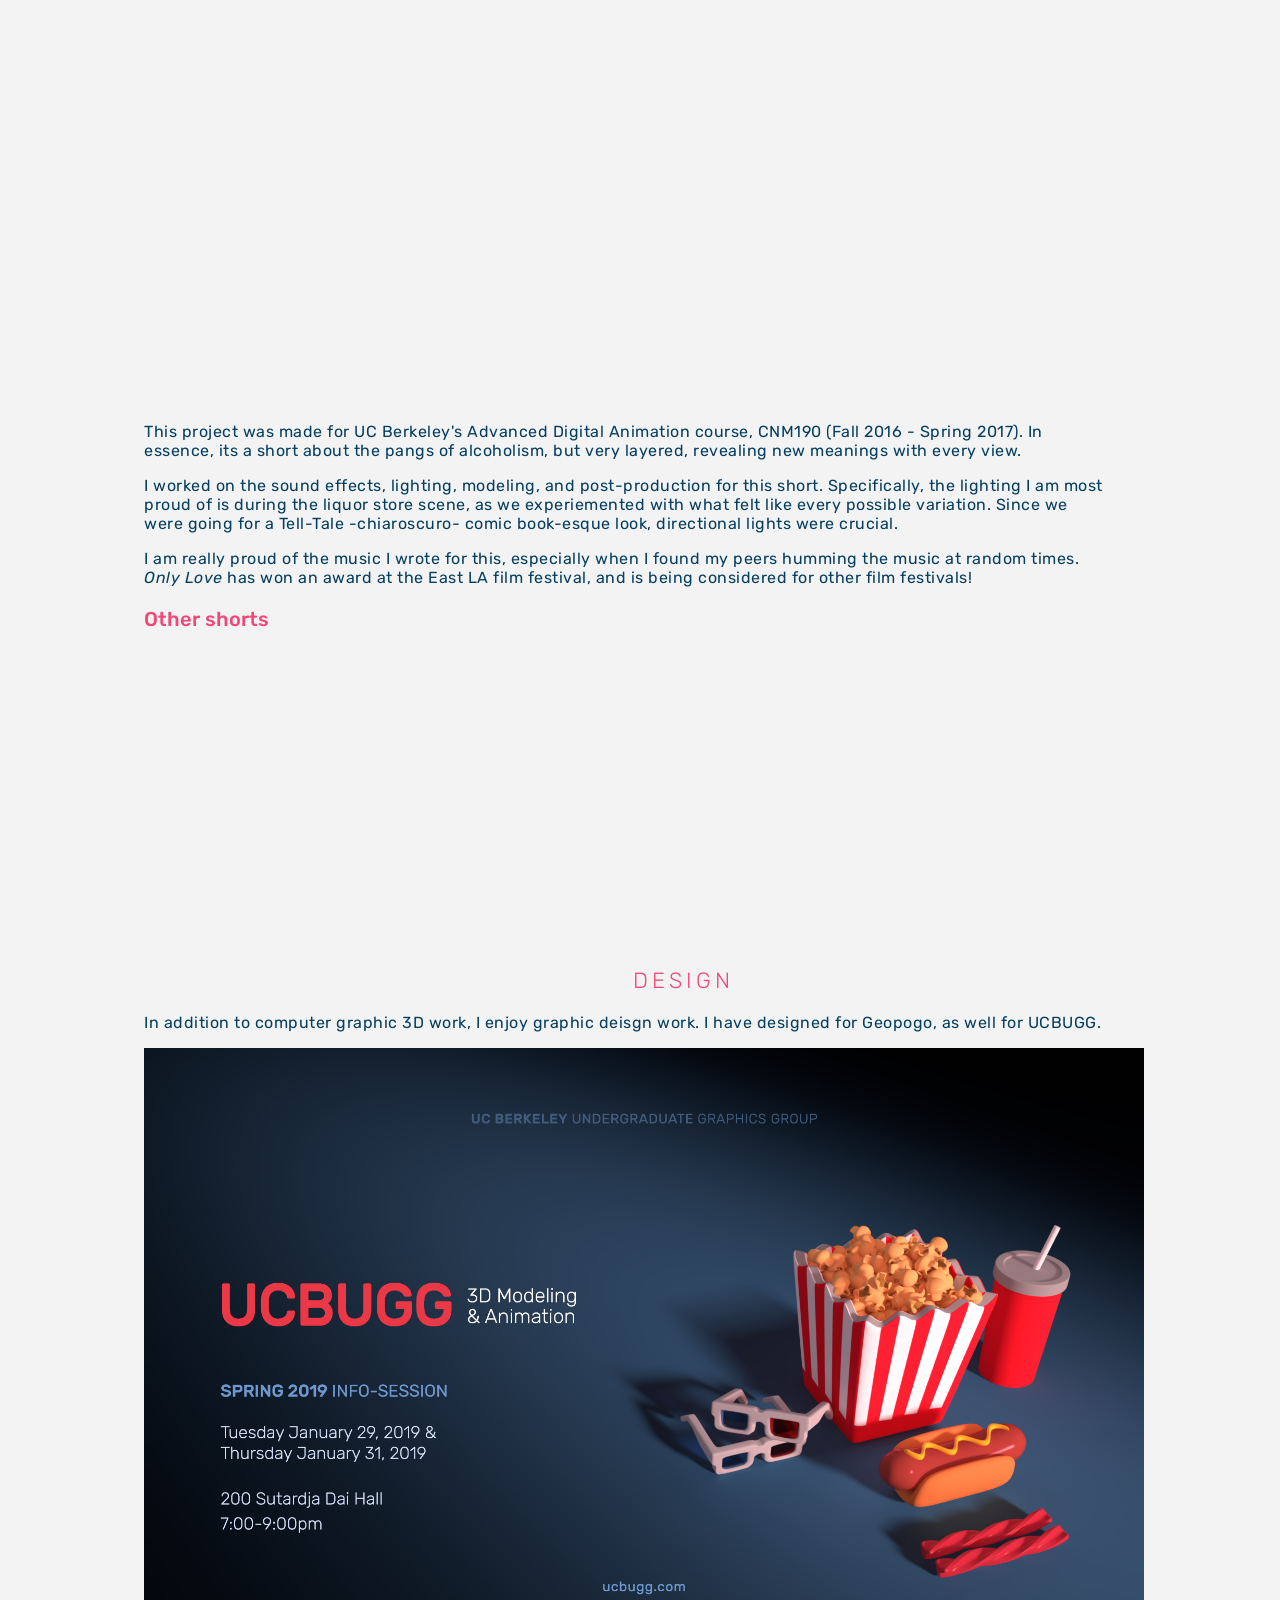
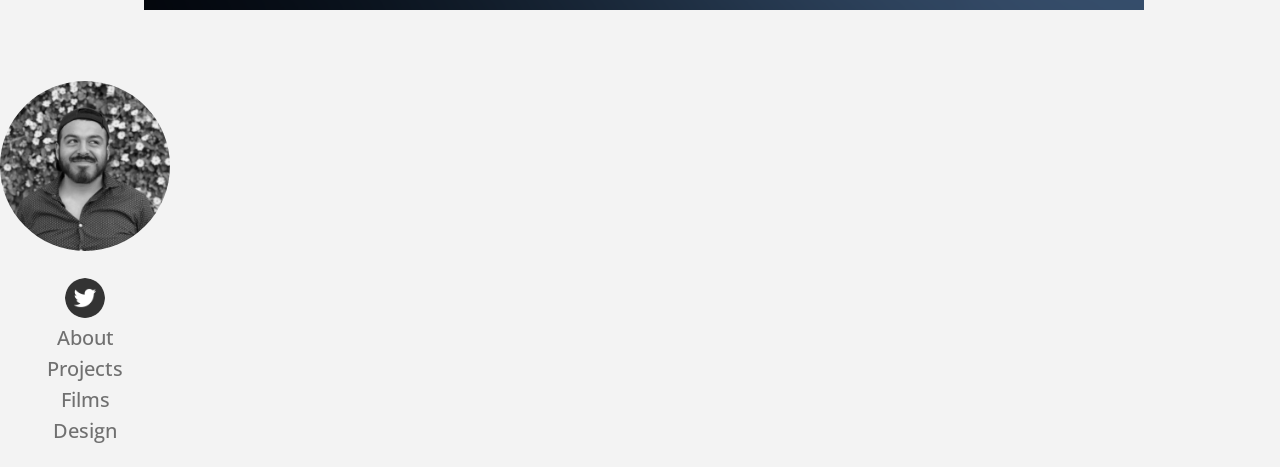
==== commit 1909330c: "new design" ====
--- a/index.html
+++ b/index.html
@@ -11,9 +11,15 @@
   </div>
   <div class="body-mid">
     <div class="header">
-      <h1>RICKY HERRERA</h1>
-      <img src="mob.png" width="auto" height="100">
-    </div>
+      <h1>RH</h1>
+      <!--<img src="mob.png" width="auto" height="100">-->
+        <div class="cyob" style="background-color:#F99E36;"></div
+        ><div class="cyob" style="background-color:#F34776;"></div
+        ><div class="cyob" style="background-color:#CB8169;"></div
+        ><div class="cyob" style="background-color:#542A1A;"></div
+        ><div class="cyob" style="background-color:#2D84A1;"></div
+        ><div class="cyob" style="background-color:#23282B;"></div>
+      </div>
     <section id="about">
       <h2>About</h2>
       <p>
@@ -25,8 +31,10 @@
     </section>
 
     <section id="projects">
-      <h2>Projects</h2>
+      <h2>/* PROJECTS */</h2>
       <div class="project">
+        <h3> PathTracer </h3>
+
         <!--
         <center>
           <img src="p32website/images/p2/neweta.png">
@@ -34,39 +42,36 @@
           <img src="p32website/images/p4/p4_1_20_r.png">
         </center>-->
         <div class="pleft">
-          <a href="p3website/index.html">
-	           <h3> PathTracer </h3>
-          </a>
+          <img src="p32website/images/p2/neweta.png">
+    	   </div>
+    	<div class="pright">
+        <p class="sidenote">C++ implemented path tracing renderer. Uses Monte Carlo sampling, supports bsdf materials and depth of field.</p>
     	</div>
-    	<div class="pright">
-    		<img src="p32website/images/p2/neweta.png">
-    	</div>
-    	 <p class="sidenote">C++ implemented path tracing renderer. Uses Monte Carlo sampling, supports bsdf materials and depth of field.</p>
       </div>
 
       <div class="project">
+           <h3> MeshEdit </h3>
+        <div class="pleft">
+          <img src="p2website/images/b0.png">
 
-        <div class="pleft">
-          <a href="p2website/index.html">
-	           <h3> MeshEdit </h3>
-          </a>
     	</div>
     	<div class="pright">
+        <p class="sidenote"> C++ implemented 3D model mesh application; load and edit basic COLLADA mesh files using half-edge data structure. </p>
 
-          <img src="p2website/images/b0.png">
           <!--<img src="p2website/images/s0.png" style="height:155px;width:auto;">
           <img src="p2website/images/y0.png" style="height:155px;width:auto;">-->
     	</div>
-    	<p class="sidenote"> C++ implemented 3D model mesh application; load and edit basic COLLADA mesh files using half-edge data structure. </p>
       </div>
       <div class="project">
+        <h3> Scherk-Collins Tower Generator </h3>
+
       	<div class="pleft">
-        	<h3> Scherk-Collins Tower Generator in Maya </h3>
+          Coming soon
     	</div>
     	<div class="pright">
-    		Coming soon
+        <p class="sidenote"> WRITE UP COMING SOON. Python script to generatre custom Sherk-Collin models in Autodesk Maya. Inspired by the work of Carlo Sequin. </p>
+
     	</div>
-        <p class="sidenote"> WRITE UP COMING SOON. Python script to generatre custom Sherk-Collin models in Autodesk Maya. Inspired by the work of Carlo Sequin. </p>
       </div>
       <!--
       <div class="project">
@@ -82,11 +87,46 @@
         <p>Coming soon</p>
       </div>
       -->
+      <!--
+      <div class="project">
+        <h3> Vulkan Demo</h3>
+
+      	<div class="pleft">
+          Coming soon
+    	</div>
+    	<div class="pright">
+        <p class="sidenote"> WRITE UP COMING SOON. Python script to generatre custom Sherk-Collin models in Autodesk Maya. Inspired by the work of Carlo Sequin. </p>
+
+    	</div>
+      </div>
+      <div class="project">
+        <h3>Wig</h3>
+
+      	<div class="pleft">
+          Coming soon
+    	</div>
+    	<div class="pright">
+        <p class="sidenote"> WRITE UP COMING SOON. Python script to generatre custom Sherk-Collin models in Autodesk Maya. Inspired by the work of Carlo Sequin. </p>
+
+    	</div>
+      </div>
+      <div class="project">
+        <h3> Anomaly</h3>
+
+      	<div class="pleft">
+          Coming soon
+    	</div>
+    	<div class="pright">
+        <p class="sidenote"> WRITE UP COMING SOON. Python script to generatre custom Sherk-Collin models in Autodesk Maya. Inspired by the work of Carlo Sequin. </p>
+
+    	</div>
+      </div>
+    -->
 
     </section>
 
     <section id="films">
-      <h2>Short Films</h2>
+      <h2>SHORT FILMS</h2>
 
       <h3>Brilliance (2018)</h3>
             <iframe width="800" height="450" src="https://www.youtube.com/embed/661UVnnjeHs" frameborder="0" allowfullscreen></iframe>
@@ -106,12 +146,13 @@
     </section>
 
 
-    <!--
+
     <section id="design">
-      <h2>Design</h2>
-      <p></p>
+      <h2>DESIGN</h2>
+      <p>In addition to computer graphic 3D work, I enjoy graphic deisgn work. I have designed for Geopogo, as well for UCBUGG.</p>
+      <img src="design/ucbugg/spring19_ad.png" width=1000 height=auto />
     </section>
-    -->
+
   </div>
   <div class="body-right">
     <img src="images/meaf.jpg" width="170" height="auto">
@@ -123,7 +164,6 @@
       <a href="#about">About</a><br>
       <a href="#projects">Projects</a><br>
       <a href="#films">Films</a><br>
-      <a href="#notes">Notes</a><br>
       <a href="#design">Design</a><br>
     </div>
   </div>
--- a/style.css
+++ b/style.css
@@ -1,5 +1,5 @@
 @import url('https://fonts.googleapis.com/css?family=Open+Sans');
-@import url('https://fonts.googleapis.com/css?family=Cardo');
+@import url('https://fonts.googleapis.com/css?family=Rubik:300,400,500');
 @font-face {
     font-family: "steelfish";
     src: url(assets/fonts/steelfish_rg.ttf);
@@ -9,9 +9,9 @@
 	height:100%;
 }
 body {
-
+  font-family: "Rubik", sans-serif;
 	margin: 0 auto;
-	background-color: #fbe5bc;
+	background-color:#F3F3F3; /*#0D5C7B;*/
 	font-family: 'Avenir Next','Avenir','Open Sans', sans-serif;
 }
 .header {
@@ -21,26 +21,27 @@
 	transition: 0.2s;
 	margin-bottom: 32px;
 	position: relative;
-    text-align: center;
-    padding-top: 4%;
-    padding-bottom: 4%;
+  text-align: center;
+  padding-top: 4%;
+  padding-bottom: 4%;
 }
 
 .header h1 {
-	color: #222222;
+	color: #ffffff;
 	width: 100%;
 	text-align: center;
 	position: absolute;
-    top: 35%;
+    top: 40%;
     left: 50%;
     transform: translate(-50%, -50%);
 }
 p {
-	font-family: "Avenir";
-	font-size: 19px;
+	font-family: "Rubik";
+	font-size: 16px;
 	margin-top: 8px;
-	color: #222222;
+	color: #053E60;
 	font-weight: 400;
+  letter-spacing: .5px;
   width: 90%;
 }
 p.sidenote {
@@ -52,32 +53,37 @@
 	color: #32415B;
 	border-radius: 10px;
 	padding: 2px 16px 2px;
-	margin-bottom: 32px;
+  margin-top: 64px;
+	margin-bottom: 64px;
 
 }
 h1 {
-	font-size: 36px;
+	font-size: 16px;
 	font-weight: 600;
 	letter-spacing: 1px;
-	color: #6D88B8;
+	color: #F34776;
 	text-align: right;
 }
 h2 {
-	font-size: 28px;
-	color: #222222;
-	font-weight: 400;
+  width: 100%;
+  font-family: "Rubik", sans-serif;
+	font-size: 22px;
+	color: #F34776;
+	font-weight: 300;
+  letter-spacing: 4px;
 	padding-left: 5px;
 	border-radius: 5px;
+  text-align: center;
 	transition: 0.4s;
 }
 h2:hover {
 }
 h3 {
-	font-family: "steelfish", sans-serif;
-	color: #222222;
-	font-size: 32px;
-	font-weight: 400;
-	letter-spacing: 2px;
+	font-family: "Rubik", sans-serif;
+	color: #F34776;
+	font-size: 20px;
+	font-weight: 500;
+	letter-spacing: 0px;
 }
 h4 {
 	font-size: 18px;
@@ -127,7 +133,7 @@
 }
 .project {
 	width: 30%;
-	margin-right: 2%;
+	margin-right: 3%;
 	margin-bottom: 60px;
 	transition: 0.5s;
 	float: left;
@@ -144,10 +150,8 @@
 
 }
 .pright {
-	border-radius: 10px;
 	width: 50%;
 	height: 200px;
-	text-align: center;
 	float: left;
 	overflow: hidden;
 	margin-bottom: 12px;
@@ -155,9 +159,10 @@
 }
 
 .project img {
+  border-radius: 100px;
   object-fit: cover;
   width:auto;
-  height:184px;
+  height:150px;
   overflow: hidden;
 }
 
@@ -183,3 +188,11 @@
 }
 .entry d { /*for description, possibly*/
 }
+.cyob {
+  height: 32px;
+  width: 32px;
+  margin: 0px;
+  float: none;
+  display:inline-block;
+  text-align:center;
+}
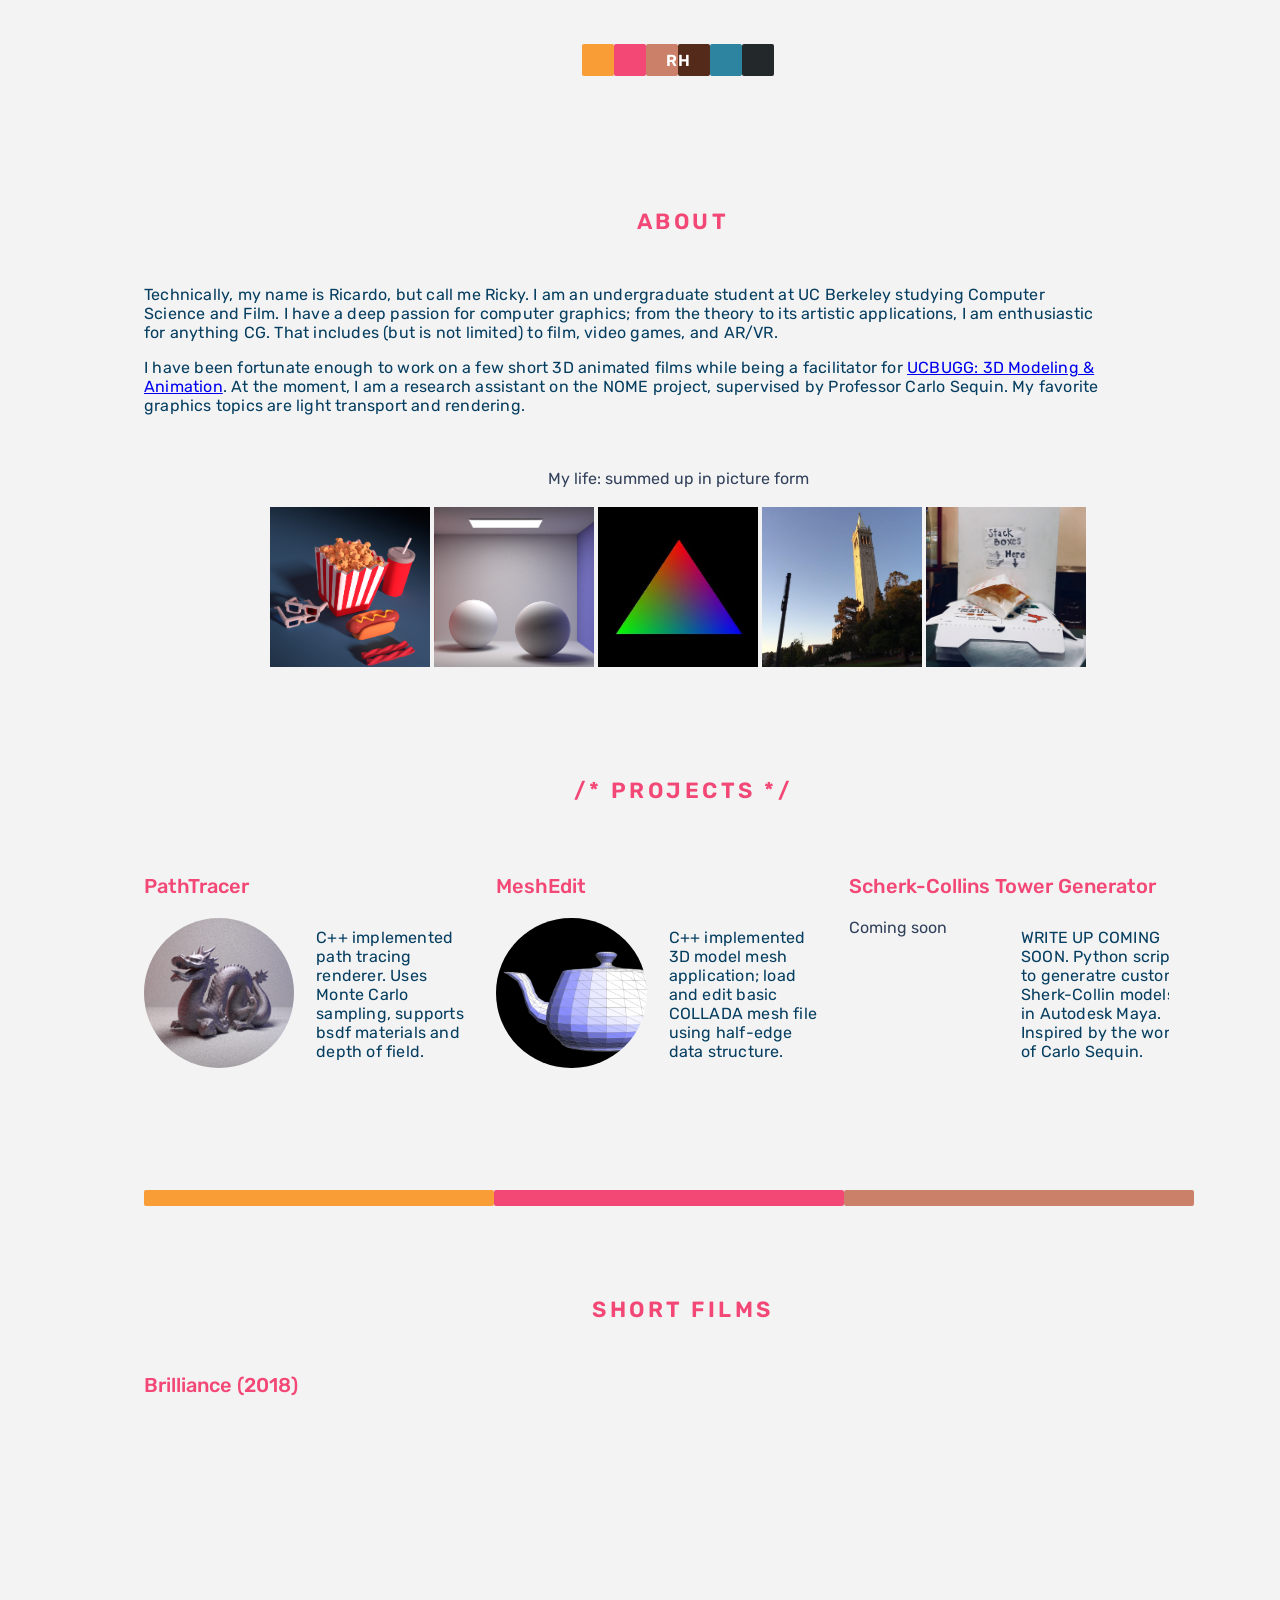
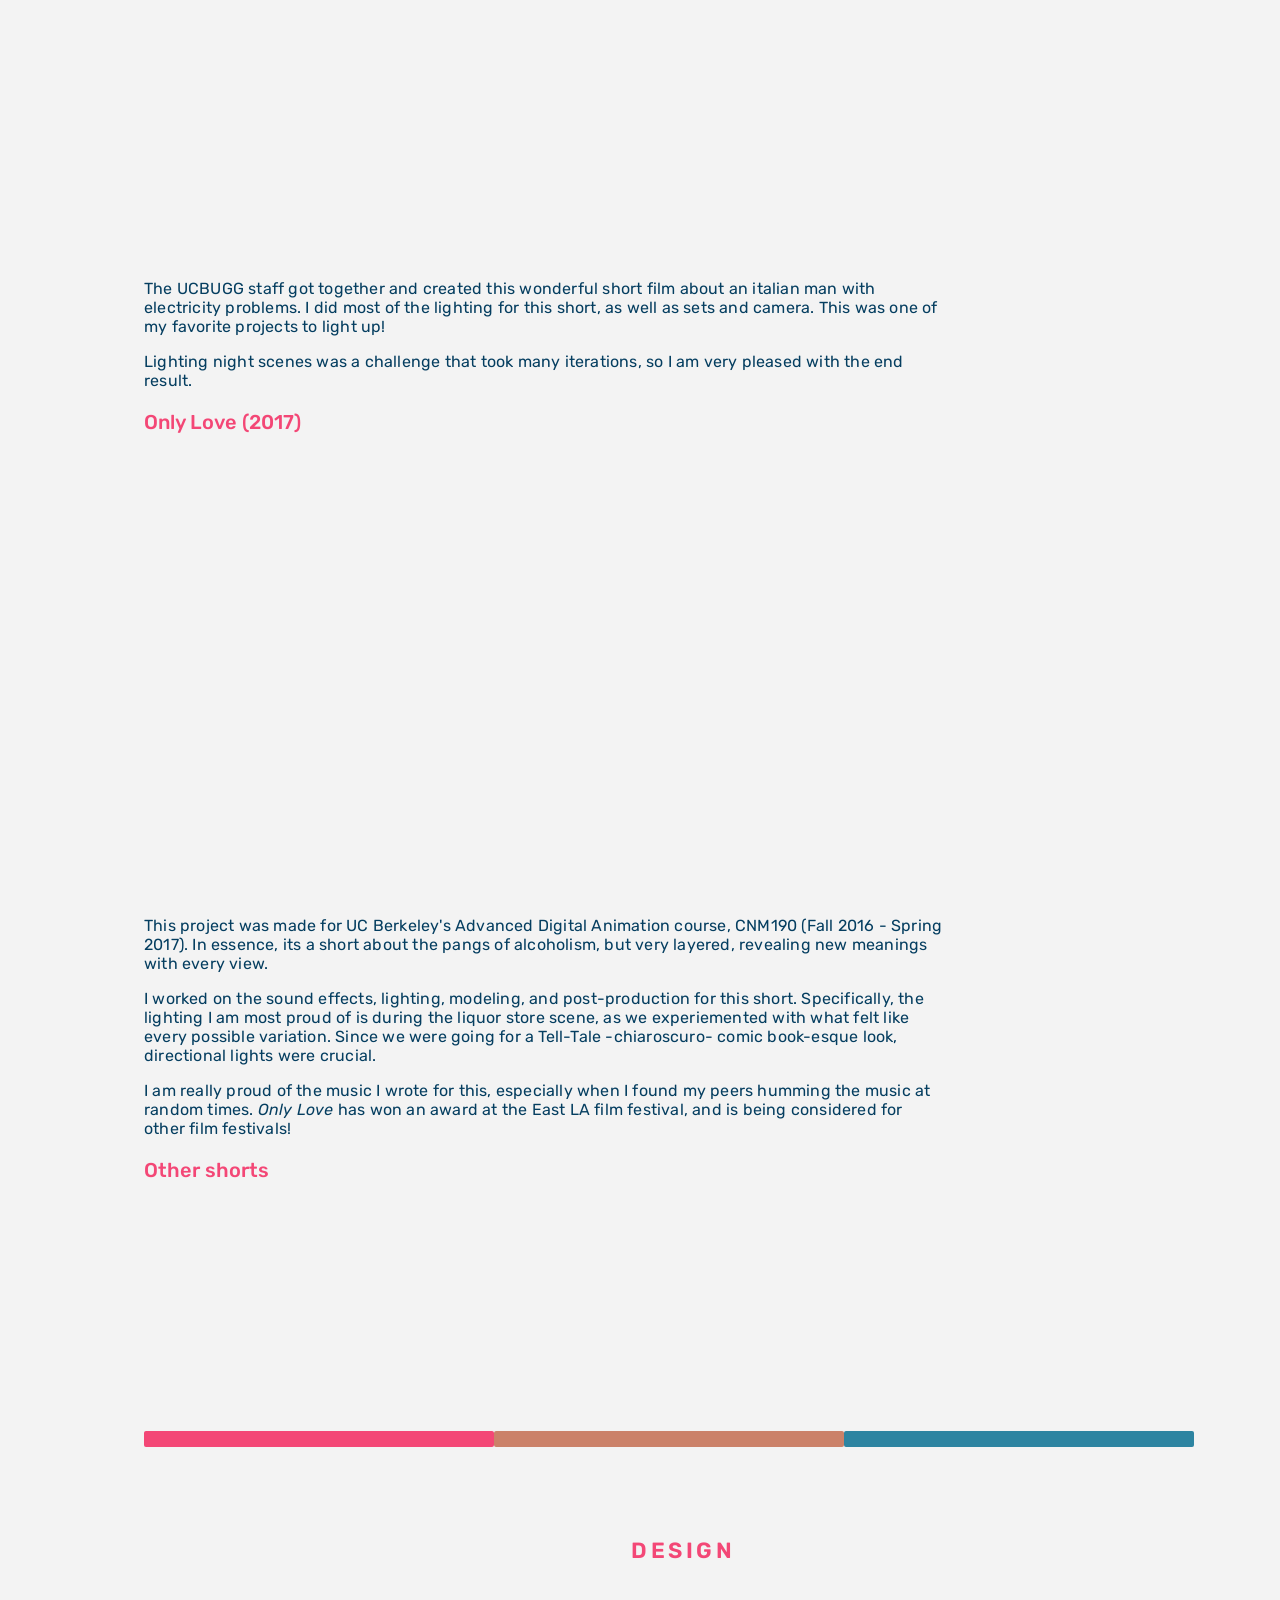
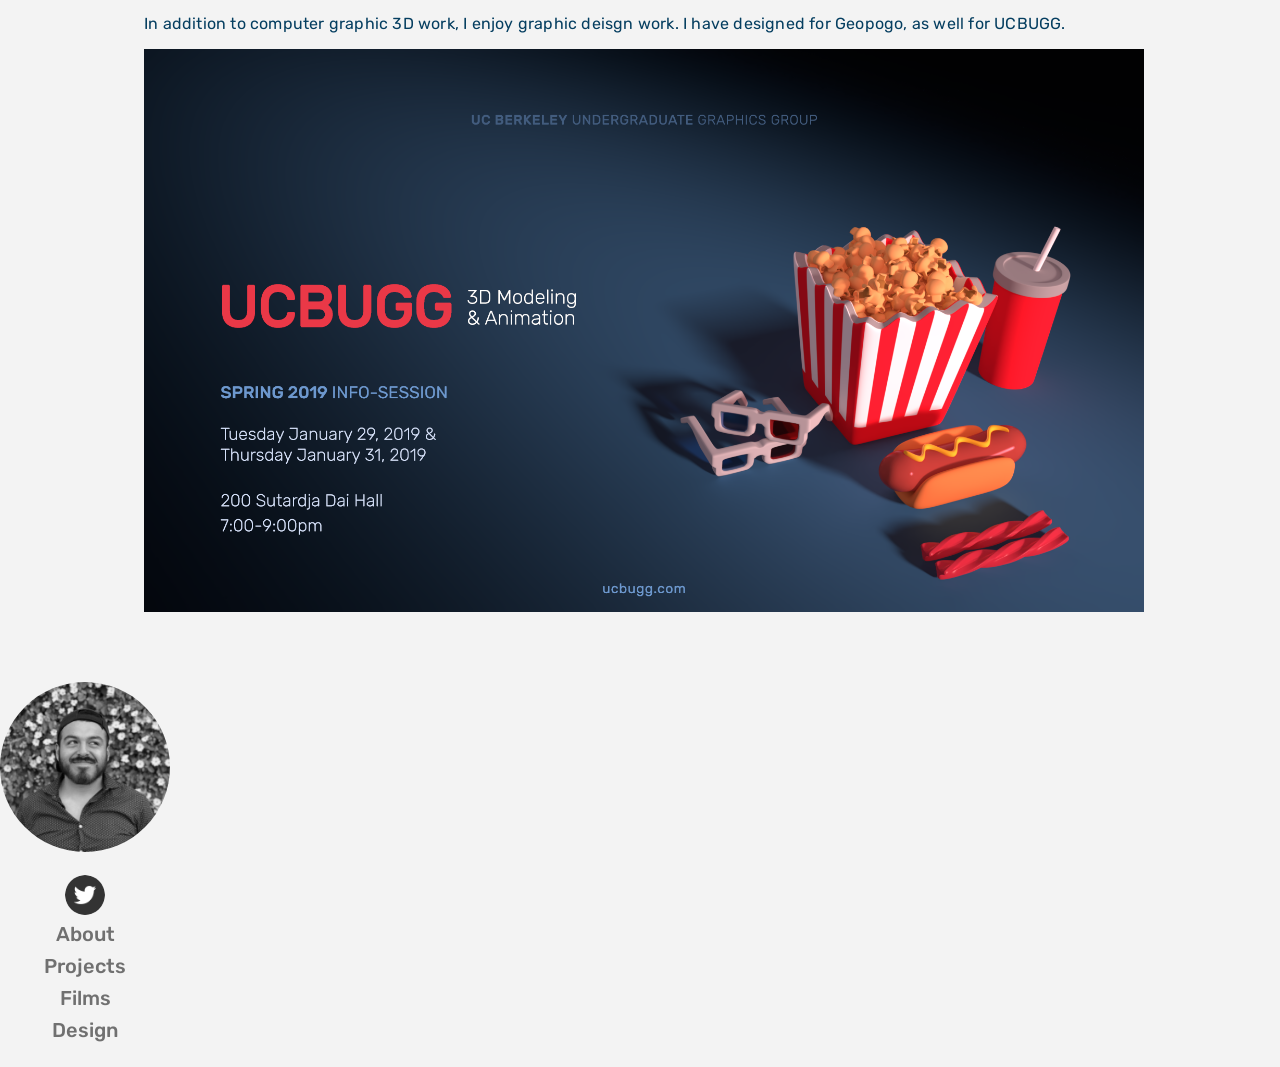
==== commit 3b1199e6: "more images" ====
--- a/index.html
+++ b/index.html
@@ -21,13 +21,26 @@
         ><div class="cyob" style="background-color:#23282B;"></div>
       </div>
     <section id="about">
-      <h2>About</h2>
+
+      <h2>ABOUT</h2>
       <p>
         Technically, my name is Ricardo, but call me Ricky. I am an undergraduate student at UC Berkeley studying Computer Science and Film. I have a deep passion for computer graphics; from the theory to its artistic applications, I am enthusiastic for anything CG. That includes (but is not limited) to film, video games, and AR/VR.
       </p>
       <p>
         I have been fortunate enough to work on a few short 3D animated films while being a facilitator for <a href="http://ucbugg.com/static/index.html">UCBUGG: 3D Modeling & Animation</a>. At the moment, I am a research assistant on the NOME project, supervised by Professor Carlo Sequin. My favorite graphics topics are light transport and rendering.
       </p>
+      <br><br>
+      <center>
+      My life: summed up in picture form<br><br>
+      <img src="a_00.png"/>
+      <img src="a_01.png"/>
+      <img src="a_02.jpg"/>
+      <img src="a_03.jpg"/>
+      <img src="a_04.jpg"/>
+      </center>
+
+
+      <br>
     </section>
 
     <section id="projects">
@@ -121,8 +134,10 @@
 
     	</div>
       </div>
-    -->
-
+    --><br><br>
+    <div class="cyob" style="background-color:#F99E36;"></div
+    ><div class="cyob" style="background-color:#F34776;"></div
+    ><div class="cyob" style="background-color:#CB8169;"></div>
     </section>
 
     <section id="films">
@@ -143,6 +158,11 @@
             <h3> Other shorts </h3>
             <iframe width="380" height="225" src="https://www.youtube.com/embed/KFBjPTmTnWQ" frameborder="0" allowfullscreen></iframe>
             <iframe width="380" height="225" src="https://www.youtube.com/embed/VXAhPhIJJVg" frameborder="0" allowfullscreen style="float:left;"></iframe>
+<br>
+            <div class="cyob" style="background-color:#F34776;"></div
+            ><div class="cyob" style="background-color:#CB8169;"></div
+            ><div class="cyob" style="background-color:#2D84A1;"></div>
+
     </section>
 
 
--- a/style.css
+++ b/style.css
@@ -12,7 +12,7 @@
   font-family: "Rubik", sans-serif;
 	margin: 0 auto;
 	background-color:#F3F3F3; /*#0D5C7B;*/
-	font-family: 'Avenir Next','Avenir','Open Sans', sans-serif;
+	font-family: 'Rubik','Open Sans', sans-serif;
 }
 .header {
 	border-radius: 10px;
@@ -41,7 +41,7 @@
 	margin-top: 8px;
 	color: #053E60;
 	font-weight: 400;
-  letter-spacing: .5px;
+  letter-spacing: .2px;
   width: 90%;
 }
 p.sidenote {
@@ -69,12 +69,13 @@
   font-family: "Rubik", sans-serif;
 	font-size: 22px;
 	color: #F34776;
-	font-weight: 300;
-  letter-spacing: 4px;
+	font-weight: 600;
+  letter-spacing: 3.5px;
 	padding-left: 5px;
 	border-radius: 5px;
   text-align: center;
 	transition: 0.4s;
+  margin-bottom: 50px;
 }
 h2:hover {
 }
@@ -195,4 +196,21 @@
   float: none;
   display:inline-block;
   text-align:center;
-}
+  border-radius: 2px;
+}
+#about img {
+  width: 160px;
+  height: auto;
+}
+#projects .cyob {
+  width: 350px;
+  height: 16px;
+
+}
+#films .cyob {
+  width: 350px;
+  height: 16px;
+}
+#films p {
+  width: 800px;
+}
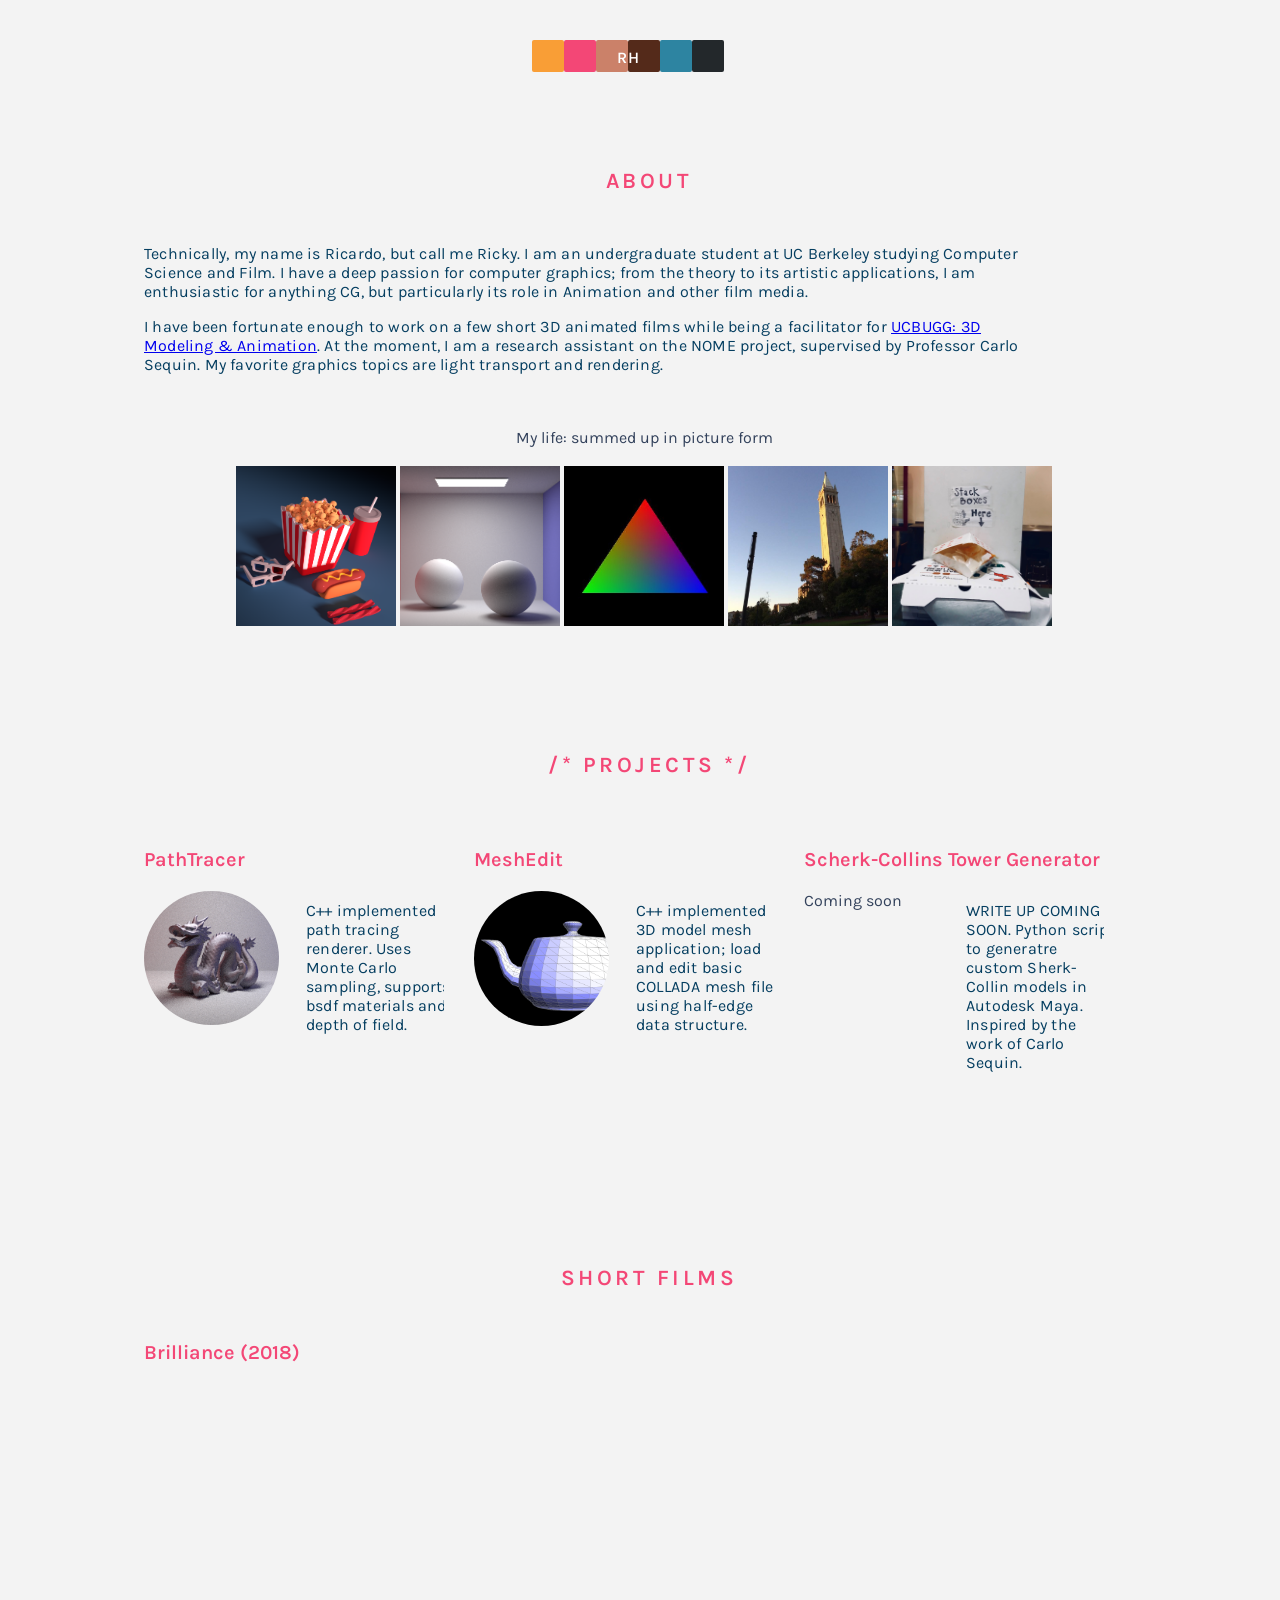
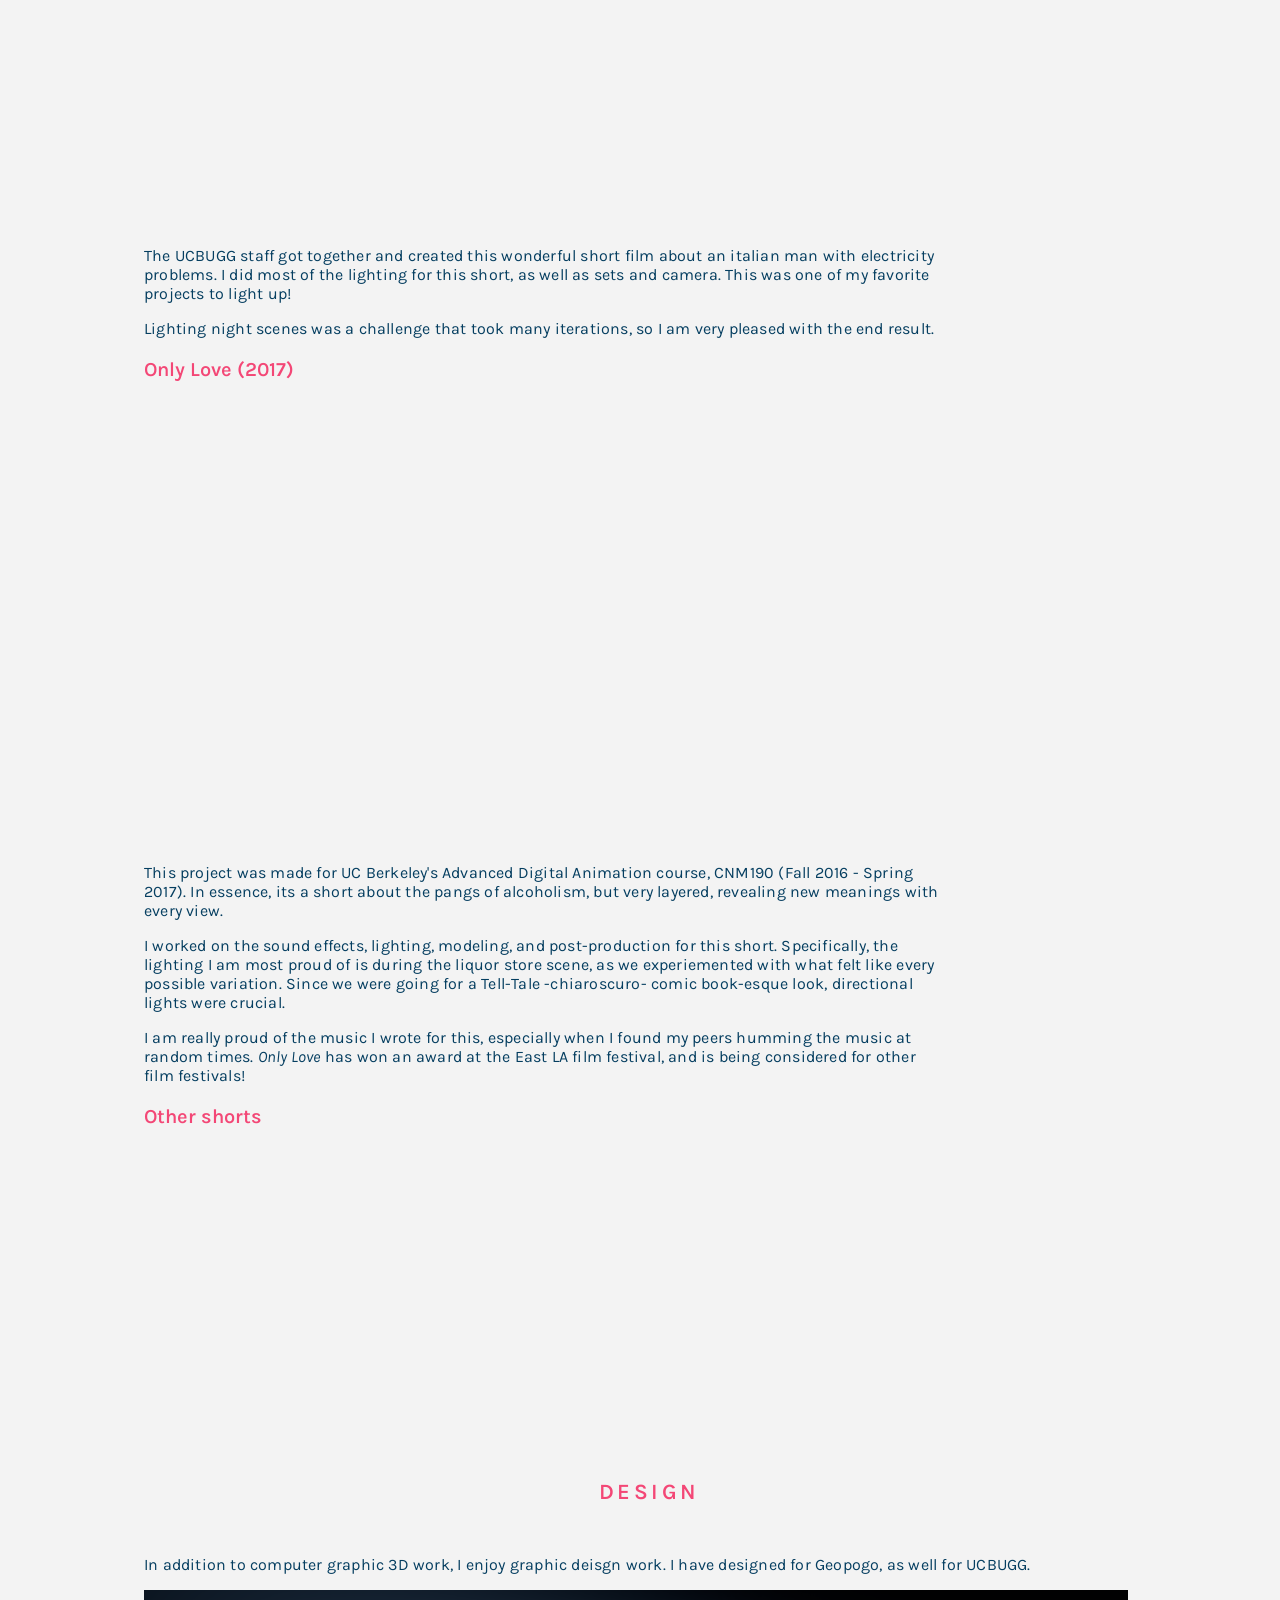
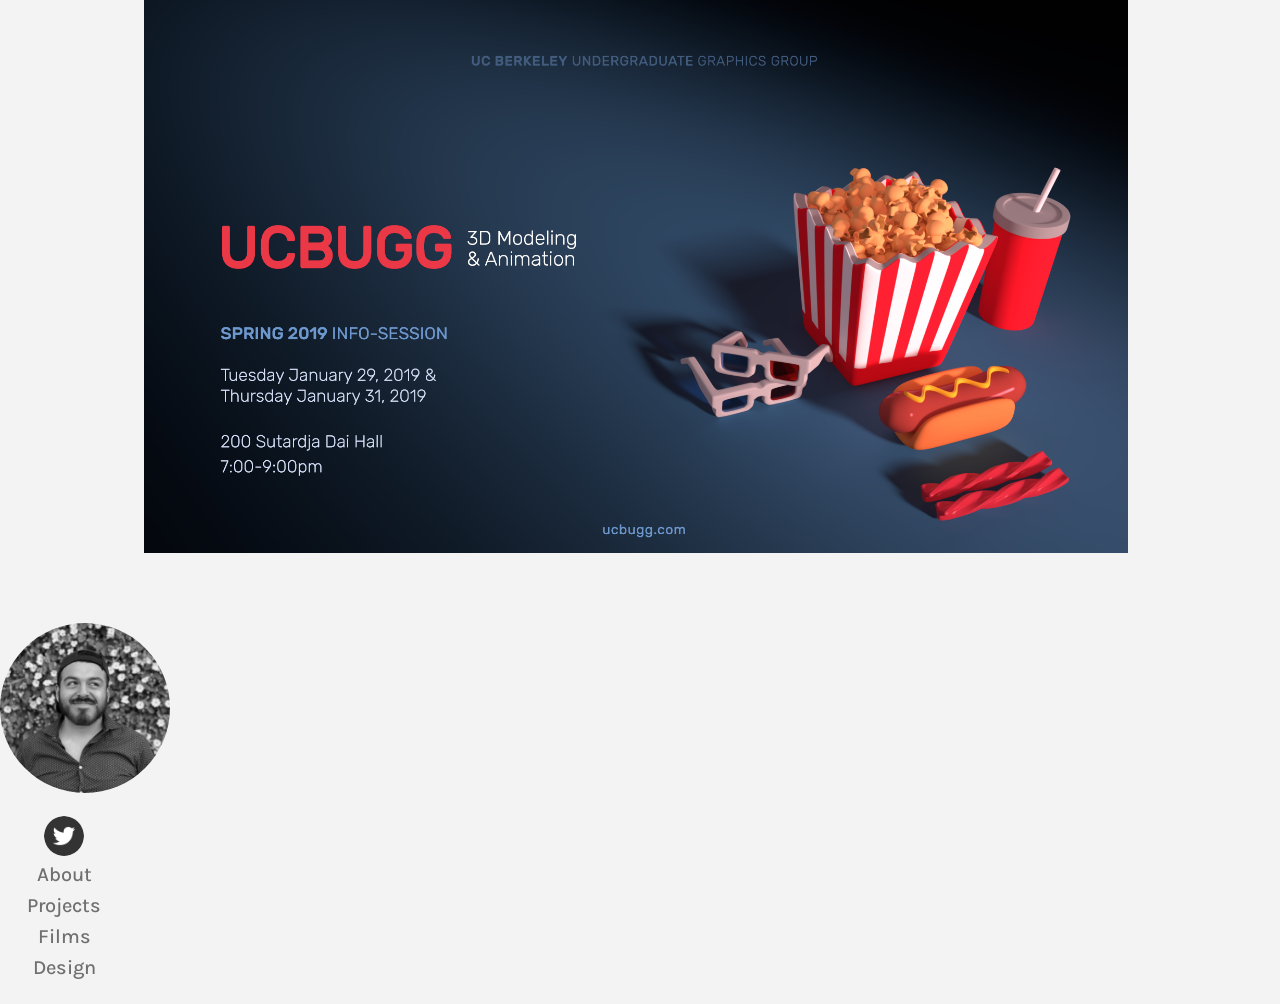
==== commit 517825a5: "better font" ====
--- a/index.html
+++ b/index.html
@@ -3,12 +3,10 @@
 
 <head>
   <link rel="stylesheet" href="style.css">
-  <title>Ricky Herrera</title>
+  <title>Ricky Herrera | El Rey Tracer</title>
 </head>
 <body>
-  <div class="body-left">
 
-  </div>
   <div class="body-mid">
     <div class="header">
       <h1>RH</h1>
@@ -24,7 +22,7 @@
 
       <h2>ABOUT</h2>
       <p>
-        Technically, my name is Ricardo, but call me Ricky. I am an undergraduate student at UC Berkeley studying Computer Science and Film. I have a deep passion for computer graphics; from the theory to its artistic applications, I am enthusiastic for anything CG. That includes (but is not limited) to film, video games, and AR/VR.
+        Technically, my name is Ricardo, but call me Ricky. I am an undergraduate student at UC Berkeley studying Computer Science and Film. I have a deep passion for computer graphics; from the theory to its artistic applications, I am enthusiastic for anything CG, but particularly its role in Animation and other film media.
       </p>
       <p>
         I have been fortunate enough to work on a few short 3D animated films while being a facilitator for <a href="http://ucbugg.com/static/index.html">UCBUGG: 3D Modeling & Animation</a>. At the moment, I am a research assistant on the NOME project, supervised by Professor Carlo Sequin. My favorite graphics topics are light transport and rendering.
@@ -48,18 +46,18 @@
       <div class="project">
         <h3> PathTracer </h3>
 
-        <!--
-        <center>
-          <img src="p32website/images/p2/neweta.png">
-          <img src="p32website/images/p2/p2_bunny_importance.png">
-          <img src="p32website/images/p4/p4_1_20_r.png">
-        </center>-->
-        <div class="pleft">
-          <img src="p32website/images/p2/neweta.png">
-    	   </div>
-    	<div class="pright">
-        <p class="sidenote">C++ implemented path tracing renderer. Uses Monte Carlo sampling, supports bsdf materials and depth of field.</p>
-    	</div>
+          <!--
+          <center>
+            <img src="p32website/images/p2/neweta.png">
+            <img src="p32website/images/p2/p2_bunny_importance.png">
+            <img src="p32website/images/p4/p4_1_20_r.png">
+          </center>-->
+          <div class="pleft">
+            <img src="p32website/images/p2/neweta.png">
+      	   </div>
+      	<div class="pright">
+          <p class="sidenote">C++ implemented path tracing renderer. Uses Monte Carlo sampling, supports bsdf materials and depth of field.</p>
+      	</div>
       </div>
 
       <div class="project">
@@ -135,9 +133,7 @@
     	</div>
       </div>
     --><br><br>
-    <div class="cyob" style="background-color:#F99E36;"></div
-    ><div class="cyob" style="background-color:#F34776;"></div
-    ><div class="cyob" style="background-color:#CB8169;"></div>
+
     </section>
 
     <section id="films">
@@ -159,9 +155,7 @@
             <iframe width="380" height="225" src="https://www.youtube.com/embed/KFBjPTmTnWQ" frameborder="0" allowfullscreen></iframe>
             <iframe width="380" height="225" src="https://www.youtube.com/embed/VXAhPhIJJVg" frameborder="0" allowfullscreen style="float:left;"></iframe>
 <br>
-            <div class="cyob" style="background-color:#F34776;"></div
-            ><div class="cyob" style="background-color:#CB8169;"></div
-            ><div class="cyob" style="background-color:#2D84A1;"></div>
+            
 
     </section>
 
--- a/style.css
+++ b/style.css
@@ -1,5 +1,5 @@
 @import url('https://fonts.googleapis.com/css?family=Open+Sans');
-@import url('https://fonts.googleapis.com/css?family=Rubik:300,400,500');
+@import url('https://fonts.googleapis.com/css?family=Karla:300,400,500');
 @font-face {
     font-family: "steelfish";
     src: url(assets/fonts/steelfish_rg.ttf);
@@ -9,17 +9,17 @@
 	height:100%;
 }
 body {
-  font-family: "Rubik", sans-serif;
+  font-family: "Karla", sans-serif;
 	margin: 0 auto;
 	background-color:#F3F3F3; /*#0D5C7B;*/
-	font-family: 'Rubik','Open Sans', sans-serif;
+	font-family: 'Karla','Open Sans', sans-serif;
 }
 .header {
 	border-radius: 10px;
 	width: 100%;
 	/*background-image: linear-gradient(to right, #ff9ebf , #F4BA4D);*/
 	transition: 0.2s;
-	margin-bottom: 32px;
+	margin-bottom: 16px;
 	position: relative;
   text-align: center;
   padding-top: 4%;
@@ -36,7 +36,7 @@
     transform: translate(-50%, -50%);
 }
 p {
-	font-family: "Rubik";
+	font-family: "Karla";
 	font-size: 16px;
 	margin-top: 8px;
 	color: #053E60;
@@ -50,12 +50,13 @@
   width: 100%;
 }
 section {
+  width: 100%;
+  float: left;
 	color: #32415B;
 	border-radius: 10px;
 	padding: 2px 16px 2px;
-  margin-top: 64px;
+  margin-top: 16px;
 	margin-bottom: 64px;
-
 }
 h1 {
 	font-size: 16px;
@@ -66,7 +67,7 @@
 }
 h2 {
   width: 100%;
-  font-family: "Rubik", sans-serif;
+  font-family: "Karla", sans-serif;
 	font-size: 22px;
 	color: #F34776;
 	font-weight: 600;
@@ -80,10 +81,10 @@
 h2:hover {
 }
 h3 {
-	font-family: "Rubik", sans-serif;
+	font-family: "Karla", sans-serif;
 	color: #F34776;
 	font-size: 20px;
-	font-weight: 500;
+	font-weight: 600;
 	letter-spacing: 0px;
 }
 h4 {
@@ -100,13 +101,14 @@
 }
 .body-mid {
   margin-left: 10%;
-	width: 1100px;
+	width: 80%;
+  max-width: 1000px;
 	float: left;
 	margin-right: 32px;
-	overflow: auto;
+	overflow-x: hidden;
 }
 .body-right {
-	width: 170px;
+	width: 10%;
 	padding-bottom: 20px;
 	text-align: center;
 	float: left;
@@ -133,6 +135,7 @@
 	color: #F4BA4D;
 }
 .project {
+  min-width: 250px;
 	width: 30%;
 	margin-right: 3%;
 	margin-bottom: 60px;
@@ -159,11 +162,11 @@
 
 }
 
-.project img {
+.pleft img {
   border-radius: 100px;
   object-fit: cover;
-  width:auto;
-  height:150px;
+  height:auto;
+  width:100%;
   overflow: hidden;
 }
 
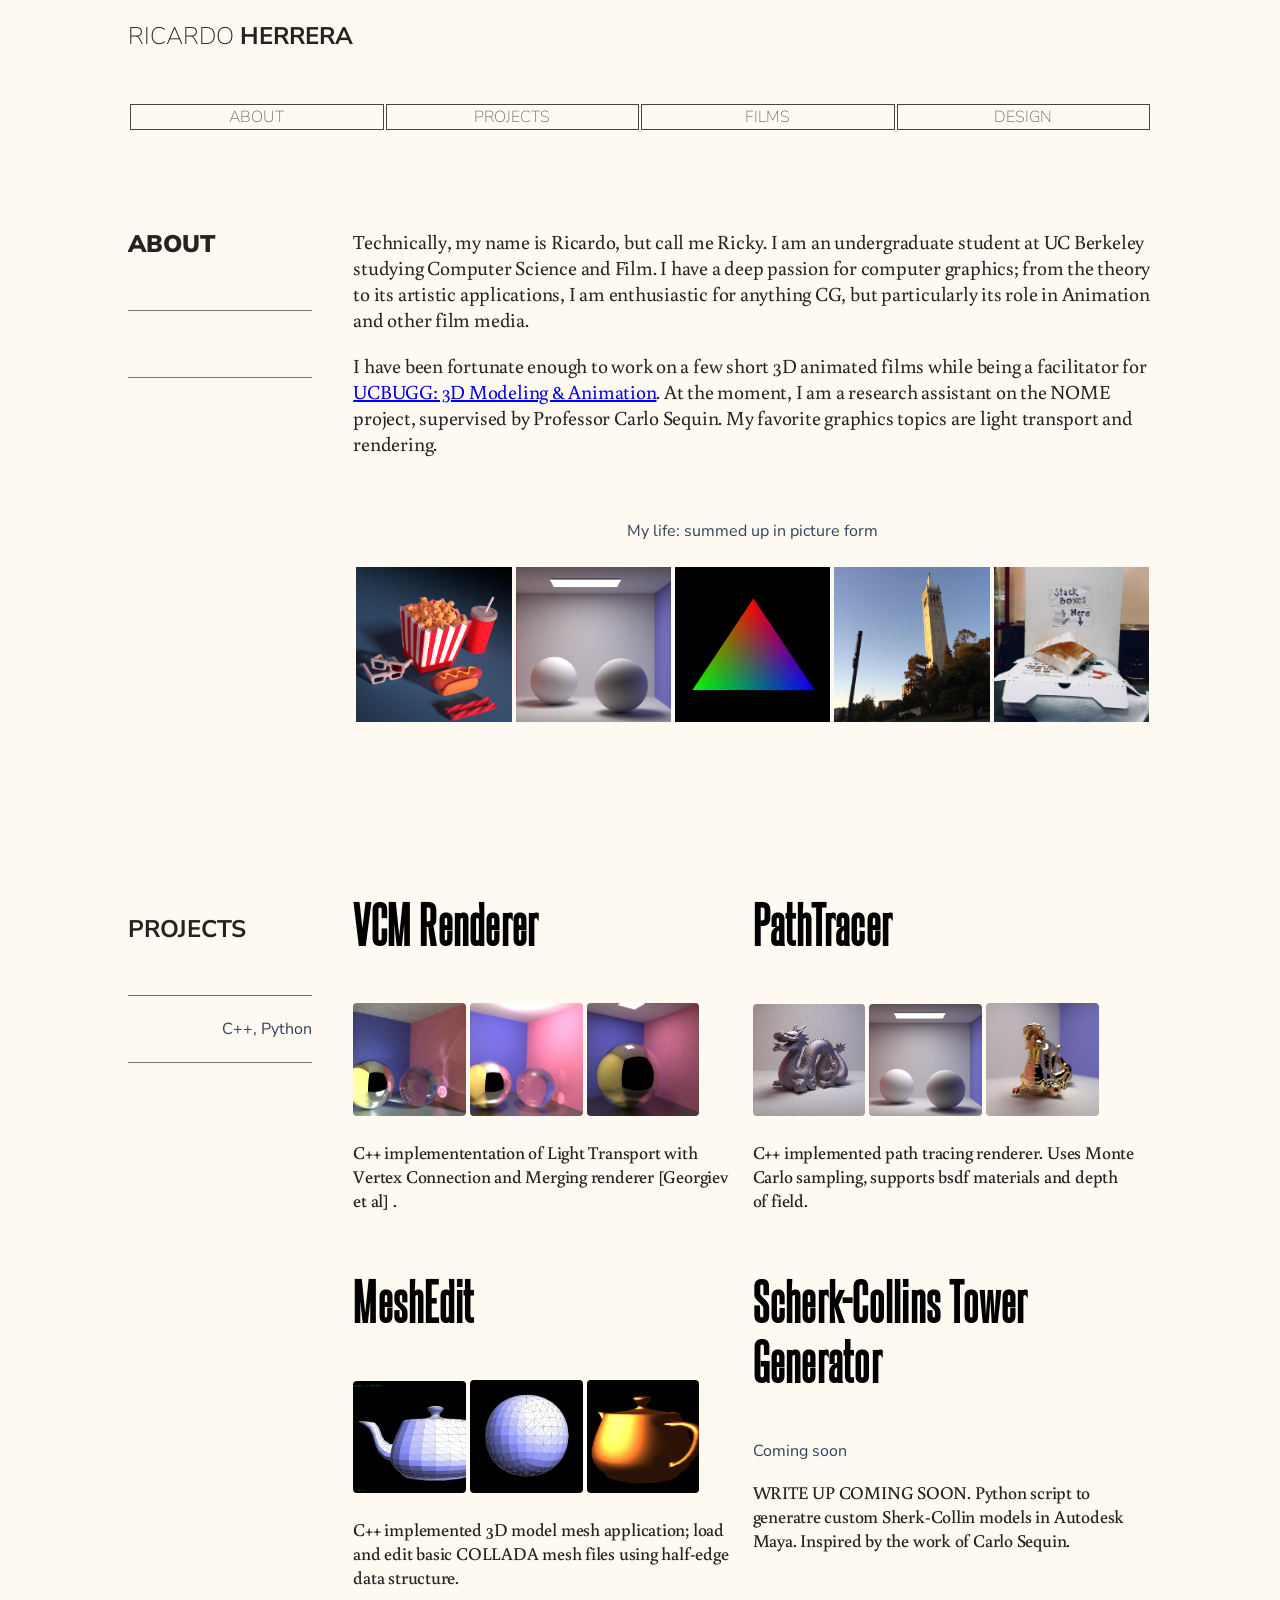
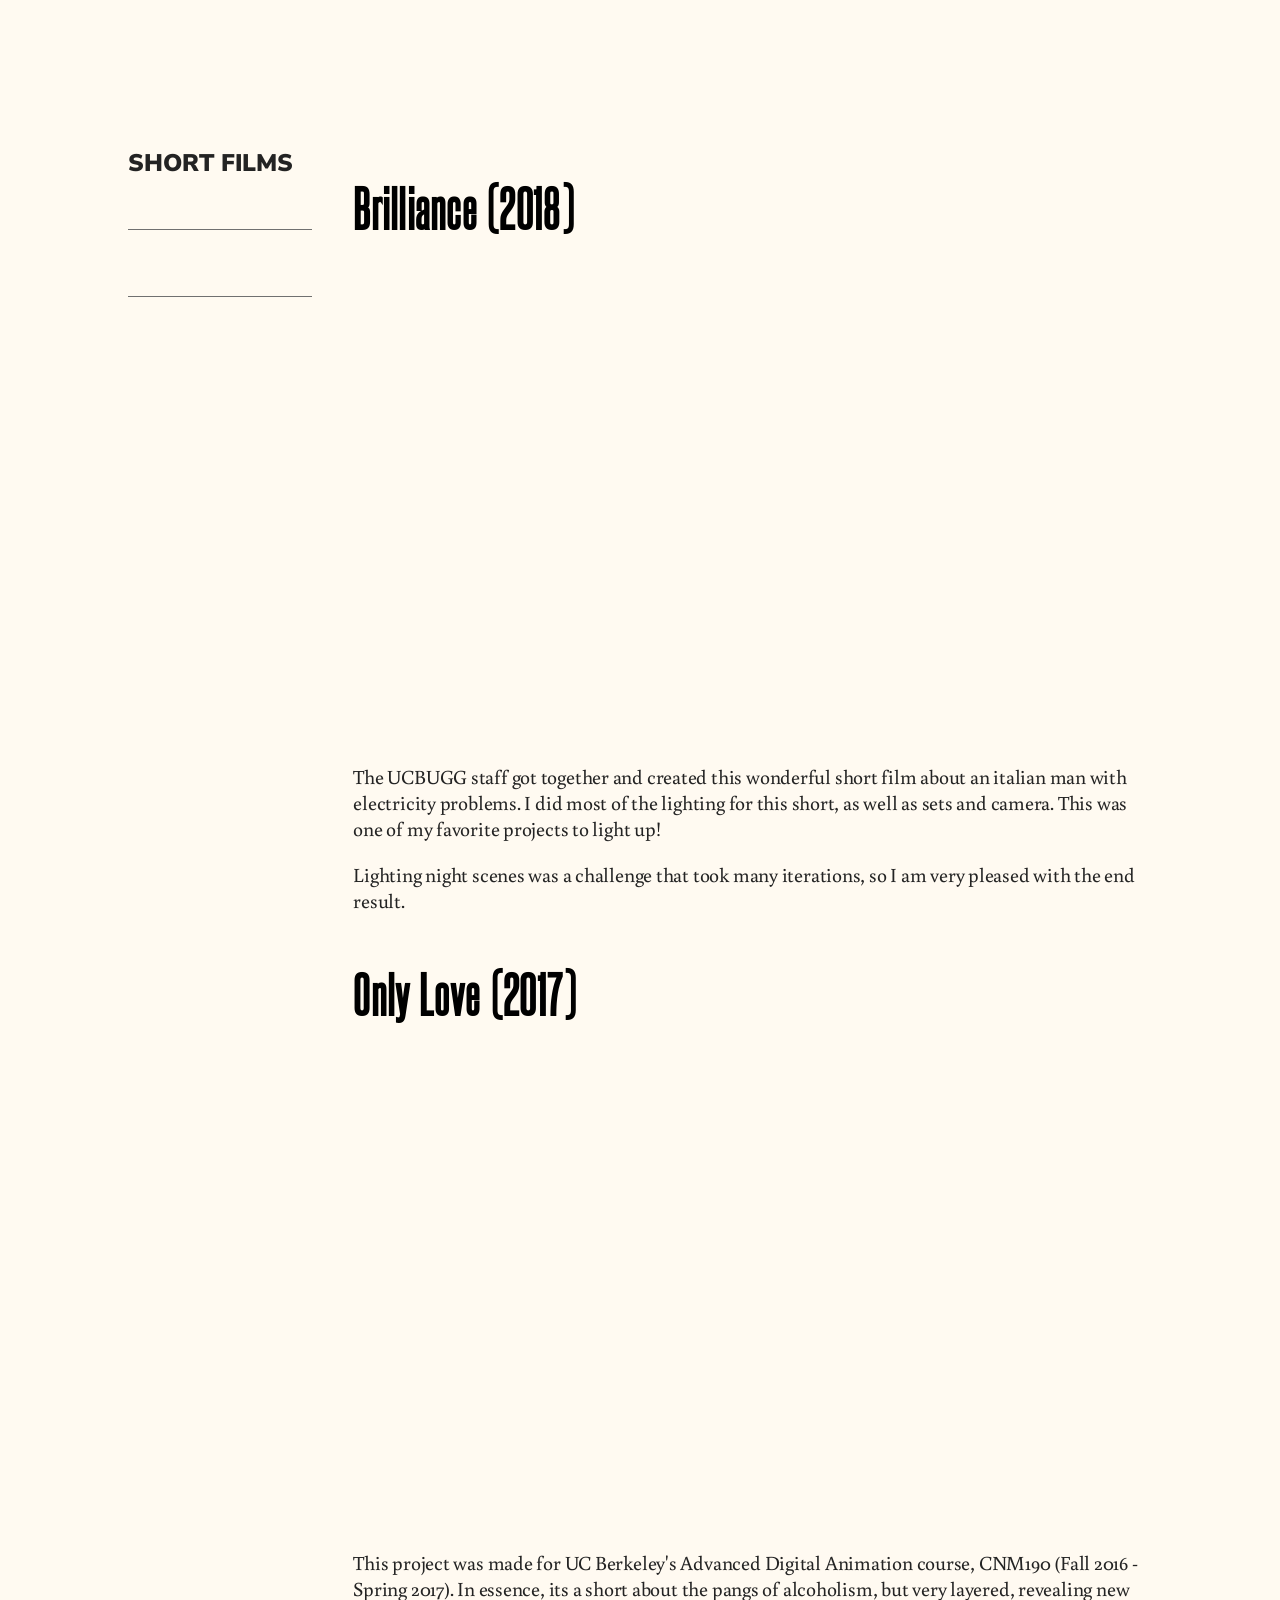
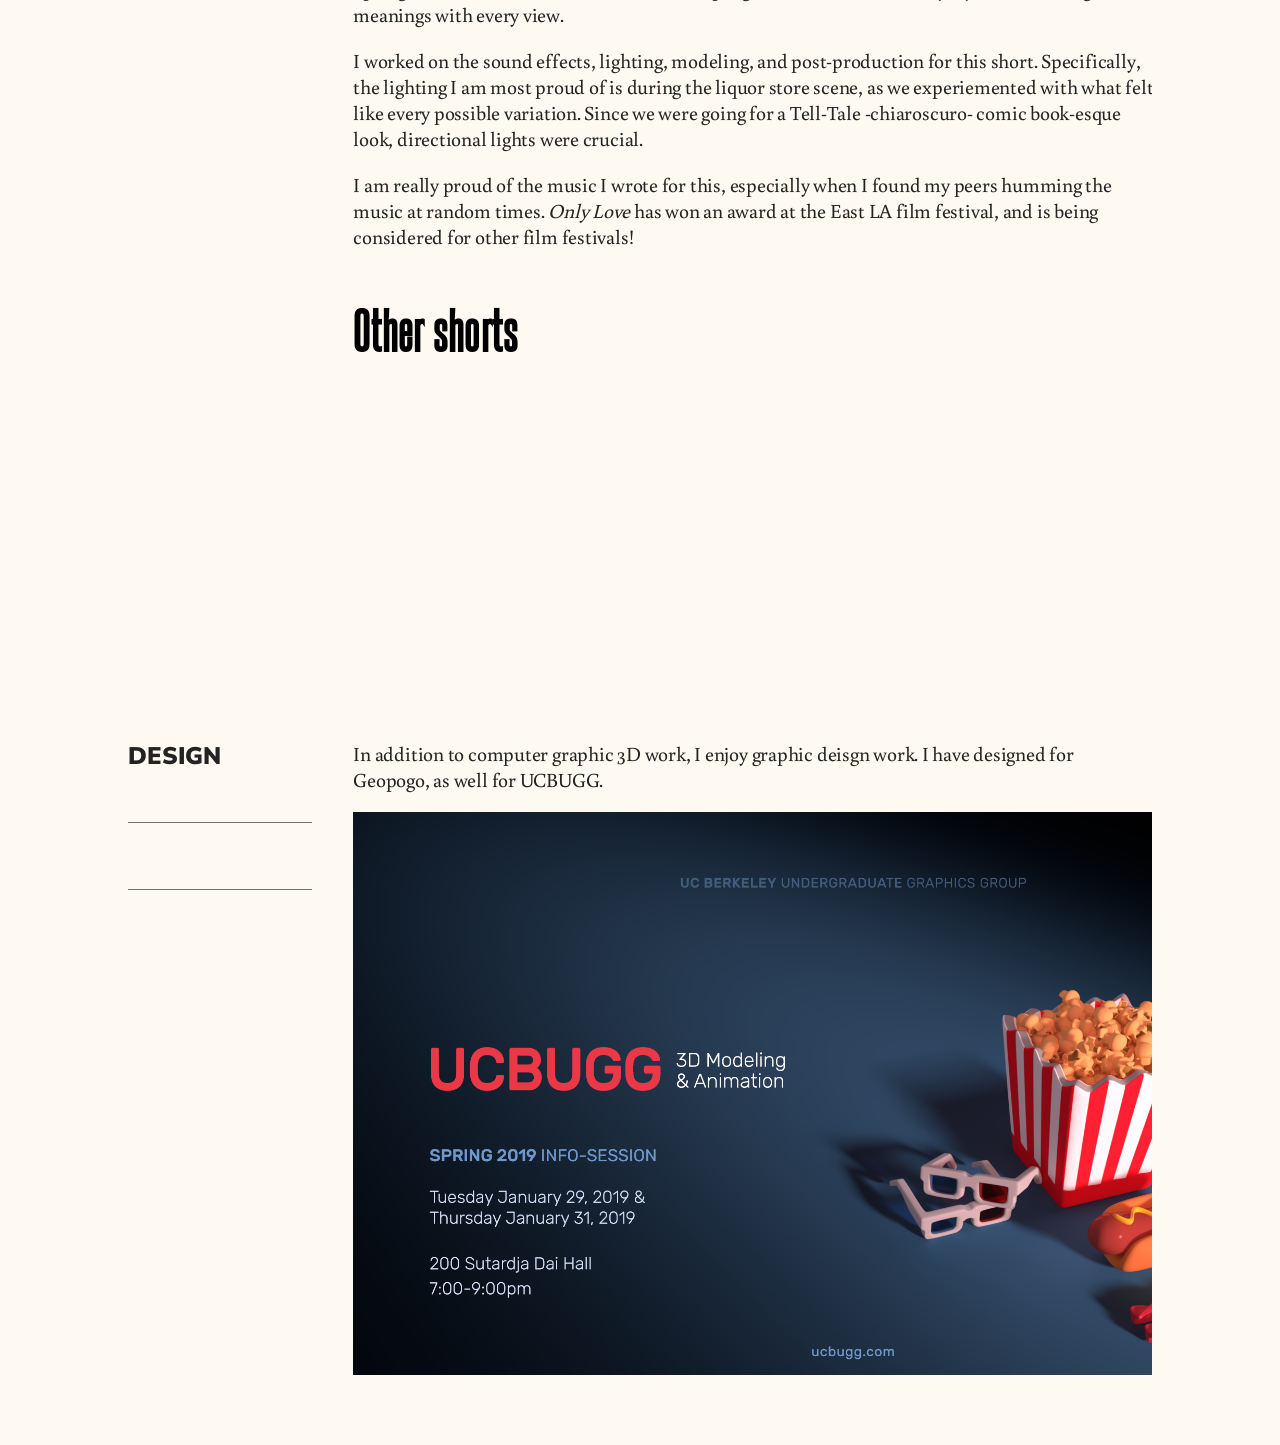
==== commit dc1fcb0a: "new design" ====
--- a/index.html
+++ b/index.html
@@ -6,75 +6,123 @@
   <title>Ricky Herrera | El Rey Tracer</title>
 </head>
 <body>
-
   <div class="body-mid">
-    <div class="header">
-      <h1>RH</h1>
-      <!--<img src="mob.png" width="auto" height="100">-->
-        <div class="cyob" style="background-color:#F99E36;"></div
-        ><div class="cyob" style="background-color:#F34776;"></div
-        ><div class="cyob" style="background-color:#CB8169;"></div
-        ><div class="cyob" style="background-color:#542A1A;"></div
-        ><div class="cyob" style="background-color:#2D84A1;"></div
-        ><div class="cyob" style="background-color:#23282B;"></div>
-      </div>
+    <div>
+      <h2>RICARDO <b>HERRERA</b></h2>
+      <table>
+        <th>ABOUT </th>
+        <th>PROJECTS </th>
+        <th>FILMS </th>
+        <th>DESIGN </th>
+      </table>
+    </div>
+
     <section id="about">
-
-      <h2>ABOUT</h2>
-      <p>
-        Technically, my name is Ricardo, but call me Ricky. I am an undergraduate student at UC Berkeley studying Computer Science and Film. I have a deep passion for computer graphics; from the theory to its artistic applications, I am enthusiastic for anything CG, but particularly its role in Animation and other film media.
-      </p>
-      <p>
-        I have been fortunate enough to work on a few short 3D animated films while being a facilitator for <a href="http://ucbugg.com/static/index.html">UCBUGG: 3D Modeling & Animation</a>. At the moment, I am a research assistant on the NOME project, supervised by Professor Carlo Sequin. My favorite graphics topics are light transport and rendering.
-      </p>
-      <br><br>
-      <center>
-      My life: summed up in picture form<br><br>
-      <img src="a_00.png"/>
-      <img src="a_01.png"/>
-      <img src="a_02.jpg"/>
-      <img src="a_03.jpg"/>
-      <img src="a_04.jpg"/>
-      </center>
-
-
-      <br>
+      <div class="sec-title">
+        <h2>ABOUT</h2>
+        <div class="bar"></div>
+          <br><br><br>
+        <div class="bar"></div>
+      </div>
+      <div class="sec-content">
+        <p>
+          Technically, my name is Ricardo, but call me Ricky. I am an undergraduate student at UC Berkeley studying Computer Science and Film. I have a deep passion for computer graphics; from the theory to its artistic applications, I am enthusiastic for anything CG, but particularly its role in Animation and other film media.
+        </p>
+        <p>
+          I have been fortunate enough to work on a few short 3D animated films while being a facilitator for <a href="http://ucbugg.com/static/index.html">UCBUGG: 3D Modeling & Animation</a>. At the moment, I am a research assistant on the NOME project, supervised by Professor Carlo Sequin. My favorite graphics topics are light transport and rendering.
+        </p>
+        <br><br>
+        <center>
+        My life: summed up in picture form<br><br>
+        <table id="mypics">
+          <th><img src="a_00.png"/></th>
+          <th><img src="a_01.png"/></th>
+          <th><img src="a_02.jpg"/></th>
+          <th><img src="a_03.jpg"/></th>
+          <th><img src="a_04.jpg"/></th>
+        </table>
+        </center>
+
+
+        <br>
+      </div>
     </section>
 
     <section id="projects">
-      <h2>/* PROJECTS */</h2>
-      <div class="project">
-        <h3> PathTracer </h3>
-
-          <!--
-          <center>
-            <img src="p32website/images/p2/neweta.png">
-            <img src="p32website/images/p2/p2_bunny_importance.png">
-            <img src="p32website/images/p4/p4_1_20_r.png">
-          </center>-->
-          <div class="pleft">
-            <img src="p32website/images/p2/neweta.png">
-      	   </div>
-      	<div class="pright">
-          <p class="sidenote">C++ implemented path tracing renderer. Uses Monte Carlo sampling, supports bsdf materials and depth of field.</p>
-      	</div>
-      </div>
-
-      <div class="project">
-           <h3> MeshEdit </h3>
-        <div class="pleft">
-          <img src="p2website/images/b0.png">
-
-    	</div>
-    	<div class="pright">
-        <p class="sidenote"> C++ implemented 3D model mesh application; load and edit basic COLLADA mesh files using half-edge data structure. </p>
-
-          <!--<img src="p2website/images/s0.png" style="height:155px;width:auto;">
-          <img src="p2website/images/y0.png" style="height:155px;width:auto;">-->
-    	</div>
-      </div>
-      <div class="project">
-        <h3> Scherk-Collins Tower Generator </h3>
+      <div class="sec-title">
+        <h2> <b>PROJECTS</b> </h2>
+        <div class="bar"></div><br>
+        C++, Python <br>
+        <br>
+        <div class="bar"></div>
+      </div>
+      <div class="sec-content">
+            <div class="project">
+              <h3> VCM Renderer </h3>
+              <div class="pleft">
+                <img src="p_0_vcm_32.bmp"/>
+                <img src="p_2_vcm_128.bmp"/>
+                <img src="p_1_vcm_12.bmp"/>
+               </div>
+              <div class="pright">
+                <p class="sidenote">C++ implemententation of Light Transport with Vertex Connection and Merging renderer [Georgiev et al] . </p>
+              </div>
+            </div>
+            <div class="project">
+              <h3> PathTracer </h3>
+                <div class="pleft">
+                  <img src="p32website/images/p2/neweta.png"/>
+                  <img src="a_01.png"/>
+                  <img src="p32website/images/p4/p4_1_15_r_2.png"/>
+            	  </div>
+            	<div class="pright">
+                <p class="sidenote">C++ implemented path tracing renderer. Uses Monte Carlo sampling, supports bsdf materials and depth of field.</p>
+              </div>
+            </div>
+            <div class="project">
+              <h3> MeshEdit </h3>
+              <div class="pleft">
+                <img src="p2website/images/b0.png">
+                <img src="p2website/s1.png">
+                <img src="p2website/s2.png">
+
+          	  </div>
+            	<div class="pright">
+                <p class="sidenote"> C++ implemented 3D model mesh application; load and edit basic COLLADA mesh files using half-edge data structure. </p>
+
+                  <!--<img src="p2website/images/s0.png" style="height:155px;width:auto;">
+                  <img src="p2website/images/y0.png" style="height:155px;width:auto;">-->
+            	</div>
+            </div>
+            <div class="project">
+              <h3> Scherk-Collins Tower Generator </h3>
+            	<div class="pleft">
+
+                Coming soon
+          	  </div>
+            	<div class="pright">
+                <p class="sidenote"> WRITE UP COMING SOON. Python script to generatre custom Sherk-Collin models in Autodesk Maya. Inspired by the work of Carlo Sequin. </p>
+
+            	</div>
+            </div>
+      </div>
+      <!--
+      <div class="project">
+        <h3> Anomaly </h3>
+        <p>Walking-simulator game, made in Unity.</p>
+      </div>
+      <div class="project">
+        <h3> E-Minor </h3>
+        <p>OpenGL simulator, supports textures, model loading, gameplay, and lighting. </p>
+      </div>
+      <div class="project">
+        <h3> Rendition </h3>
+        <p>Coming soon</p>
+      </div>
+      -->
+      <!--
+      <div class="project">
+        <h3> Vulkan Demo</h3>
 
       	<div class="pleft">
           Coming soon
@@ -84,23 +132,8 @@
 
     	</div>
       </div>
-      <!--
-      <div class="project">
-        <h3> Anomaly </h3>
-        <p>Walking-simulator game, made in Unity.</p>
-      </div>
-      <div class="project">
-        <h3> E-Minor </h3>
-        <p>OpenGL simulator, supports textures, model loading, gameplay, and lighting. </p>
-      </div>
-      <div class="project">
-        <h3> Rendition </h3>
-        <p>Coming soon</p>
-      </div>
-      -->
-      <!--
-      <div class="project">
-        <h3> Vulkan Demo</h3>
+      <div class="project">
+        <h3>Wig</h3>
 
       	<div class="pleft">
           Coming soon
@@ -111,7 +144,7 @@
     	</div>
       </div>
       <div class="project">
-        <h3>Wig</h3>
+        <h3> Anomaly</h3>
 
       	<div class="pleft">
           Coming soon
@@ -121,65 +154,48 @@
 
     	</div>
       </div>
-      <div class="project">
-        <h3> Anomaly</h3>
-
-      	<div class="pleft">
-          Coming soon
-    	</div>
-    	<div class="pright">
-        <p class="sidenote"> WRITE UP COMING SOON. Python script to generatre custom Sherk-Collin models in Autodesk Maya. Inspired by the work of Carlo Sequin. </p>
-
-    	</div>
-      </div>
     --><br><br>
 
     </section>
 
     <section id="films">
-      <h2>SHORT FILMS</h2>
-
-      <h3>Brilliance (2018)</h3>
+      <div class="sec-title">
+        <h2>SHORT FILMS</h2>
+        <div class="bar"></div>
+          <br><br><br>
+        <div class="bar"></div>
+      </div>
+      <div class="sec-content">
+        <h3>Brilliance (2018)</h3>
             <iframe width="800" height="450" src="https://www.youtube.com/embed/661UVnnjeHs" frameborder="0" allowfullscreen></iframe>
             <p> The UCBUGG staff got together and created this wonderful short film about an italian man with electricity problems. I did most of the lighting for this short, as well as sets and camera. This was one of my favorite projects to light up! </p>
             <p> Lighting night scenes was a challenge that took many iterations, so I am very pleased with the end result.</p>
 
             <h3>Only Love (2017)</h3>
             <iframe width="800" height="450" src="https://www.youtube.com/embed/0EiJ86TQ2_g" frameborder="0" allowfullscreen></iframe>
-            <p> This project was made for UC Berkeley's Advanced Digital Animation course, CNM190 (Fall 2016 - Spring 2017). In essence, its a short about the pangs of alcoholism, but very layered, revealing new meanings with every view.
-            <p> I worked on the sound effects, lighting, modeling, and post-production for this short. Specifically, the lighting I am most proud of is during the liquor store scene, as we experiemented with what felt like every possible variation. Since we were going for a Tell-Tale -chiaroscuro- comic book-esque look, directional lights were crucial.
+            <p> This project was made for UC Berkeley's Advanced Digital Animation course, CNM190 (Fall 2016 - Spring 2017). In essence, its a short about the pangs of alcoholism, but very layered, revealing new meanings with every view.</p>
+            <p> I worked on the sound effects, lighting, modeling, and post-production for this short. Specifically, the lighting I am most proud of is during the liquor store scene, as we experiemented with what felt like every possible variation. Since we were going for a Tell-Tale -chiaroscuro- comic book-esque look, directional lights were crucial.</p>
             <p> I am really proud of the music I wrote for this, especially when I found my peers humming the music at random times. <i> Only Love</i> has won an award at the East
-            LA film festival, and is being considered for other film festivals!
+            LA film festival, and is being considered for other film festivals!</p>
 
             <h3> Other shorts </h3>
             <iframe width="380" height="225" src="https://www.youtube.com/embed/KFBjPTmTnWQ" frameborder="0" allowfullscreen></iframe>
-            <iframe width="380" height="225" src="https://www.youtube.com/embed/VXAhPhIJJVg" frameborder="0" allowfullscreen style="float:left;"></iframe>
-<br>
-            
-
-    </section>
-
-
+            <iframe width="380" height="225" src="https://www.youtube.com/embed/VXAhPhIJJVg" frameborder="0" allowfullscreen style="float:left;"></iframe><br>
+          </div>
+    </section>
 
     <section id="design">
-      <h2>DESIGN</h2>
-      <p>In addition to computer graphic 3D work, I enjoy graphic deisgn work. I have designed for Geopogo, as well for UCBUGG.</p>
-      <img src="design/ucbugg/spring19_ad.png" width=1000 height=auto />
-    </section>
-
-  </div>
-  <div class="body-right">
-    <img src="images/meaf.jpg" width="170" height="auto">
-    <br><br>
-    <a href="https://www.twitter.com/nutritiousbig" target="_blank">
-      <img src="twitter.png" width="40" height="auto">
-    </a>
-     <div class="links">
-      <a href="#about">About</a><br>
-      <a href="#projects">Projects</a><br>
-      <a href="#films">Films</a><br>
-      <a href="#design">Design</a><br>
-    </div>
+      <div class="sec-title">
+        <h2>DESIGN</h2>
+        <div class="bar"></div>
+          <br><br><br>
+        <div class="bar"></div>
+      </div>
+      <div class="sec-content">
+        <p>In addition to computer graphic 3D work, I enjoy graphic deisgn work. I have designed for Geopogo, as well for UCBUGG.</p>
+        <img src="design/ucbugg/spring19_ad.png" width=1000 height=auto />
+      </div>
+    </section>
   </div>
 </body>
 </html>
--- a/style.css
+++ b/style.css
@@ -1,5 +1,5 @@
-@import url('https://fonts.googleapis.com/css?family=Open+Sans');
-@import url('https://fonts.googleapis.com/css?family=Karla:300,400,500');
+@import url('https://fonts.googleapis.com/css?family=Nunito+Sans:200,900');
+@import url('https://fonts.googleapis.com/css?family=Buenard:400,700');
 @font-face {
     font-family: "steelfish";
     src: url(assets/fonts/steelfish_rg.ttf);
@@ -9,10 +9,12 @@
 	height:100%;
 }
 body {
-  font-family: "Karla", sans-serif;
+    font-family: "Nunito Sans", sans-serif;
+    -webkit-font-smoothing: antialiased;
+    -moz-osx-font-smoothing: grayscale;
 	margin: 0 auto;
-	background-color:#F3F3F3; /*#0D5C7B;*/
-	font-family: 'Karla','Open Sans', sans-serif;
+	background-color:#FFFAF1;
+
 }
 .header {
 	border-radius: 10px;
@@ -36,56 +38,76 @@
     transform: translate(-50%, -50%);
 }
 p {
-	font-family: "Karla";
-	font-size: 16px;
-	margin-top: 8px;
-	color: #053E60;
+	font-family: "Buenard";
+	font-size: 20px;
+	color: #232323;
 	font-weight: 400;
-  letter-spacing: .2px;
-  width: 90%;
+	letter-spacing: -0.22px;
 }
 p.sidenote {
-  margin-top: 10px;
-	padding-left: 12px;
-  width: 100%;
+  font-size: 18px;
+  font-weight: 500;
+  padding-left: 0px;
 }
 section {
   width: 100%;
   float: left;
 	color: #32415B;
 	border-radius: 10px;
-	padding: 2px 16px 2px;
   margin-top: 16px;
-	margin-bottom: 64px;
+  margin-bottom: 64px;
+}
+.sec-title {
+	float: left;
+	width: 18%;
+	margin-right: 32px;
+	text-align: right;
+}
+.sec-title h2 {
+	font-weight: 900;
+}
+
+
+.sec-content {
+	float: right;
+	width: 78%;
+	text-align: left;
+}
+@media only screen and (max-width: 900px)  {
+	.sec-title {
+		width: 100%;
+		margin-right: 0px;
+		padding-bottom: 32px;
+	}
+	.sec-content {
+		width: 100%;
+	}
 }
 h1 {
 	font-size: 16px;
 	font-weight: 600;
 	letter-spacing: 1px;
-	color: #F34776;
+	color: #232323;
 	text-align: right;
 }
 h2 {
-  width: 100%;
-  font-family: "Karla", sans-serif;
-	font-size: 22px;
-	color: #F34776;
-	font-weight: 600;
-  letter-spacing: 3.5px;
-	padding-left: 5px;
+    width: 100%;
+    font-family: "Nunito Sans", sans-serif;
+	font-size: 24px;
+	color: #232323;
+	font-weight: 200;
 	border-radius: 5px;
-  text-align: center;
+    text-align: left;
 	transition: 0.4s;
-  margin-bottom: 50px;
-}
-h2:hover {
-}
+    margin-bottom: 50px;
+}
+
 h3 {
-	font-family: "Karla", sans-serif;
-	color: #F34776;
-	font-size: 20px;
-	font-weight: 600;
-	letter-spacing: 0px;
+	font-family: "steelfish", sans-serif;
+	color: #000;
+	font-size: 50px;
+	font-weight: 900;
+	letter-spacing: 1.25px;
 }
 h4 {
 	font-size: 18px;
@@ -102,13 +124,13 @@
 .body-mid {
   margin-left: 10%;
 	width: 80%;
-  max-width: 1000px;
+  max-width: 1200px;
 	float: left;
 	margin-right: 32px;
 	overflow-x: hidden;
 }
 .body-right {
-	width: 10%;
+	width: 14%;
 	padding-bottom: 20px;
 	text-align: center;
 	float: left;
@@ -134,39 +156,43 @@
 .links a:hover {
 	color: #F4BA4D;
 }
+.proj-wrap {
+	float: right;
+}
 .project {
-  min-width: 250px;
-	width: 30%;
-	margin-right: 3%;
-	margin-bottom: 60px;
+ 	min-width: 250px;
+	width: 48%;
+	margin-right: 2%;
+	margin-bottom: 40px;
 	transition: 0.5s;
 	float: left;
-}
+	cursor: pointer;
+}
+.project h3 {
+	margin-top: 0px;
+}
+
 .pleft {
-	padding-right: 5%;
-	width: 45%;
-	height: 200px;
-	float: left;
-	margin-bottom: 12px;
+	width: 98%;
+	float: left;
 }
 .pleft h3 {
 	text-align: right;
 
 }
 .pright {
-	width: 50%;
-	height: 200px;
+	width: 100%;
 	float: left;
 	overflow: hidden;
-	margin-bottom: 12px;
 
 }
 
 .pleft img {
-  border-radius: 100px;
+  border-radius: 4px;
   object-fit: cover;
   height:auto;
-  width:100%;
+  width:30%;
+  padding-right: 0%;
   overflow: hidden;
 }
 
@@ -202,7 +228,7 @@
   border-radius: 2px;
 }
 #about img {
-  width: 160px;
+  width: 100%;
   height: auto;
 }
 #projects .cyob {
@@ -217,3 +243,30 @@
 #films p {
   width: 800px;
 }
+
+.bar {
+	height: 1px;
+	width: 100%;
+	background-color: #707070;
+}
+table {
+	width: 100%;
+	font-weight: 200;
+	color: #666666;
+	cursor: pointer;
+	margin-bottom: 60px;
+}
+th {
+	width: 25%;
+	border: 0.5px solid #444444;
+	font-weight: 200;
+	transition: 0.2s;
+}
+th:hover {
+	background-color: #F4BA4D;
+	color:#fff;
+}
+#mypics th {
+	width: 20%;
+	border: 0px;
+}
